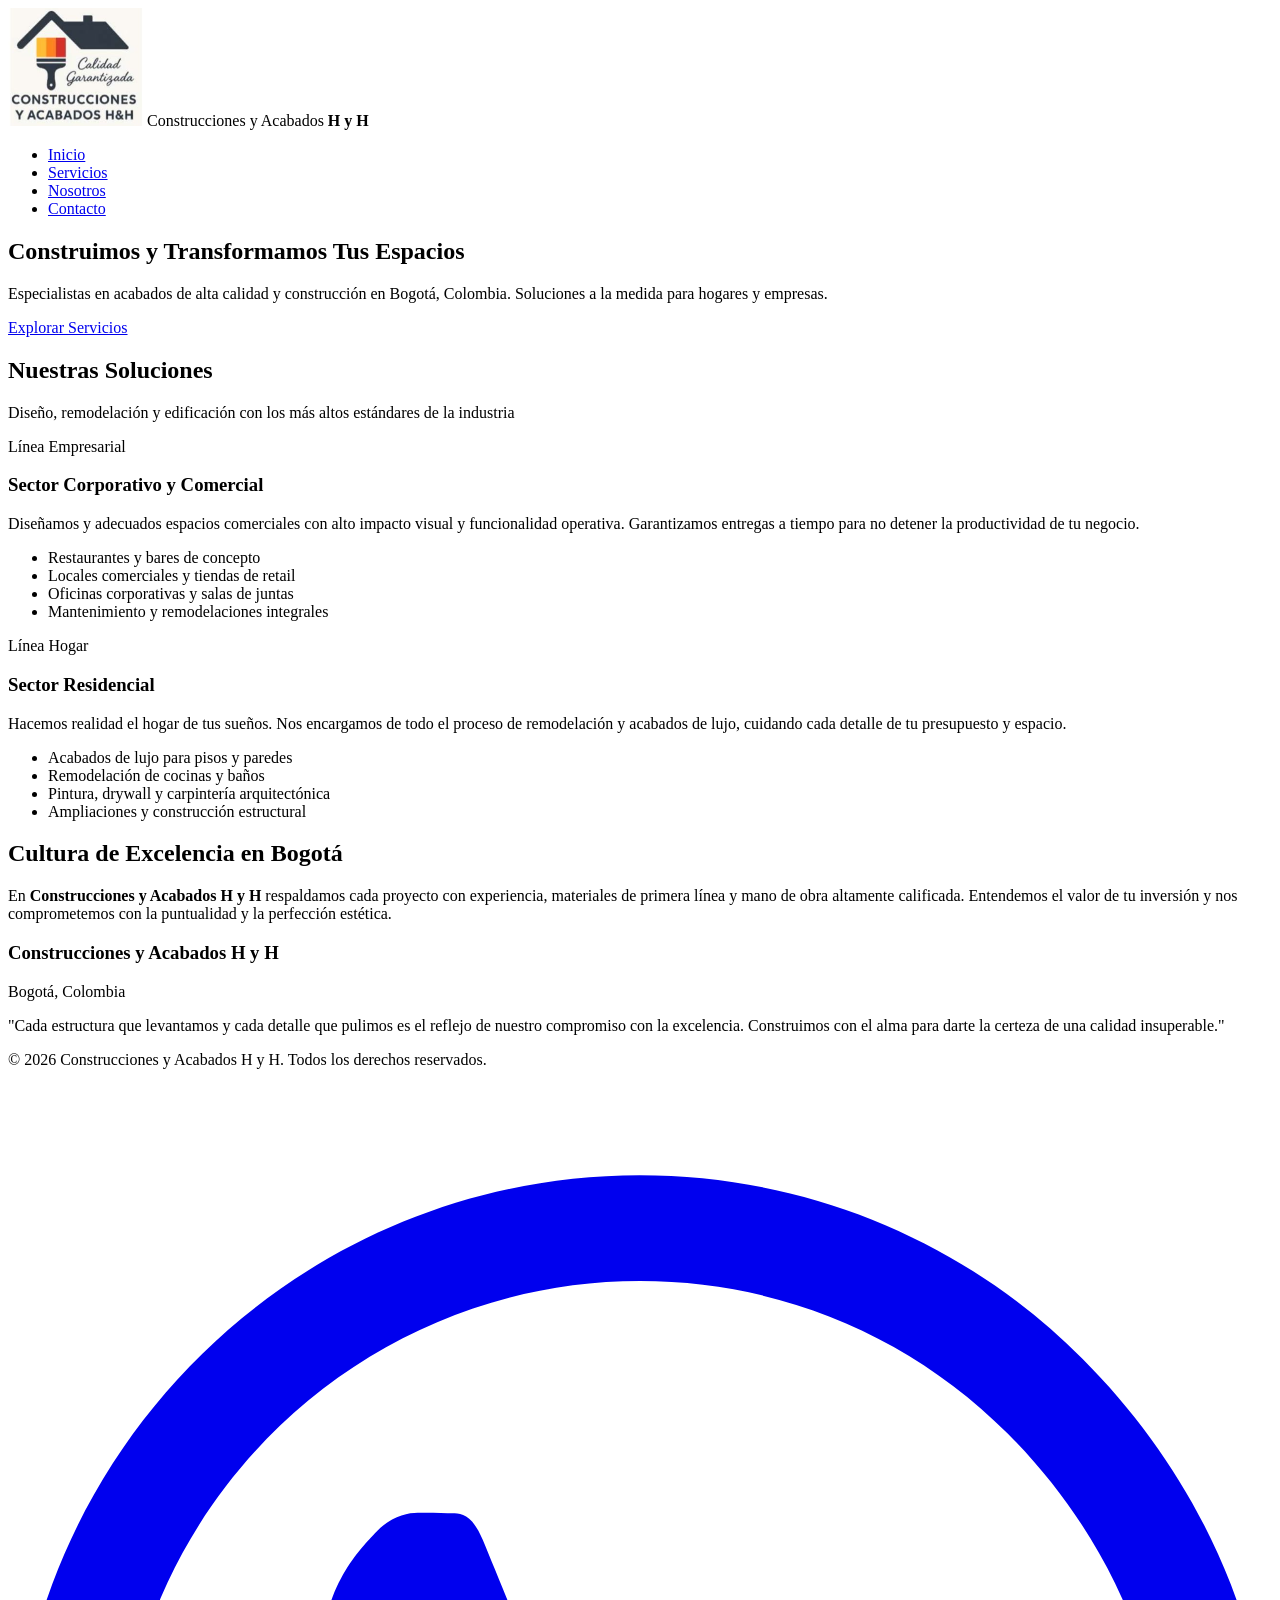
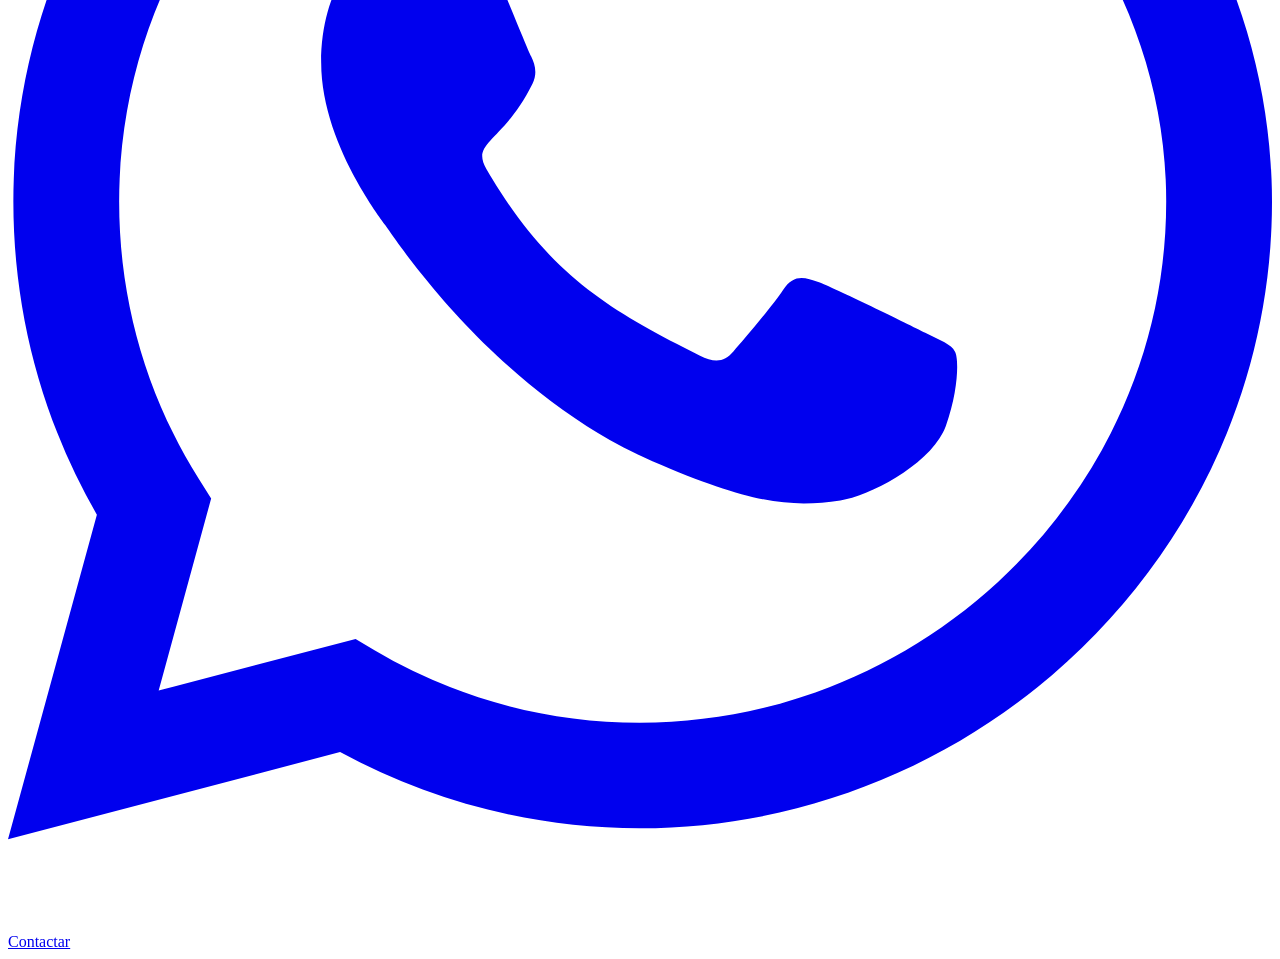
==== index.html @ 2a2d1211 "Add files via upload" ====
<!DOCTYPE html>
<html lang="es">
<head>
    <meta charset="UTF-8">
    <meta name="viewport" content="width=device-width, initial-scale=1.0">
    <title>Construcciones y Acabados H y H - Bogotá, Colombia</title>
    <link rel="stylesheet" href="style.css">
    <!-- Fuentes de Google Fonts para un diseño moderno -->
    <link rel="preconnect" href="https://fonts.googleapis.com">
    <link rel="preconnect" href="https://fonts.gstatic.com" crossorigin>
    <link href="https://fonts.googleapis.com/css2?family=Montserrat:wght@400;600;700;800&family=Open+Sans:wght@300;400;600&display=swap" rel="stylesheet">
</head>
<body>

    <!-- Encabezado / Navegación -->
    <header class="header">
        <div class="container navbar">
            <div class="logo-container">
                <!-- Espacio listo para cuando tengas el logo (reemplazar logo.png) -->
                <img src="logo.png" alt="Logo Construcciones y Acabados H y H" class="logo-img" id="logo-placeholder">
                <span class="brand-name">Construcciones y Acabados <strong>H y H</strong></span>
            </div>
            <nav>
                <ul class="nav-links">
                    <li><a href="#inicio">Inicio</a></li>
                    <li><a href="#servicios">Servicios</a></li>
                    <li><a href="#nosotros">Nosotros</a></li>
                    <li><a href="#contacto">Contacto</a></li>
                </ul>
            </nav>
        </div>
    </header>

    <!-- Sección Principal / Hero -->
    <section id="inicio" class="hero">
        <div class="hero-overlay"></div>
        <div class="container hero-content">
            <h1>Construimos y Transformamos Tus Espacios</h1>
            <p>Especialistas en acabados de alta calidad y construcción en Bogotá, Colombia. Soluciones a la medida para hogares y empresas.</p>
            <a href="#servicios" class="btn btn-primary">Explorar Servicios</a>
        </div>
    </section>

    <!-- Sección de Servicios (Dividida en Corporativo y Residencial) -->
    <section id="servicios" class="services-section container">
        <div class="section-title">
            <h2>Nuestras Soluciones</h2>
            <p>Diseño, remodelación y edificación con los más altos estándares de la industria</p>
        </div>

        <div class="grid-services">
            <!-- Bloque Corporativo -->
            <div class="card service-card corporativo">
                <div class="card-tag">Línea Empresarial</div>
                <div class="card-body">
                    <h3>Sector Corporativo y Comercial</h3>
                    <p class="description">Diseñamos y adecuados espacios comerciales con alto impacto visual y funcionalidad operativa. Garantizamos entregas a tiempo para no detener la productividad de tu negocio.</p>
                    <ul class="feature-list">
                        <li>Restaurantes y bares de concepto</li>
                        <li>Locales comerciales y tiendas de retail</li>
                        <li>Oficinas corporativas y salas de juntas</li>
                        <li>Mantenimiento y remodelaciones integrales</li>
                    </ul>
                </div>
            </div>

            <!-- Bloque Residencial -->
            <div class="card service-card residencial">
                <div class="card-tag">Línea Hogar</div>
                <div class="card-body">
                    <h3>Sector Residencial</h3>
                    <p class="description">Hacemos realidad el hogar de tus sueños. Nos encargamos de todo el proceso de remodelación y acabados de lujo, cuidando cada detalle de tu presupuesto y espacio.</p>
                    <ul class="feature-list">
                        <li>Acabados de lujo para pisos y paredes</li>
                        <li>Remodelación de cocinas y baños</li>
                        <li>Pintura, drywall y carpintería arquitectónica</li>
                        <li>Ampliaciones y construcción estructural</li>
                    </ul>
                </div>
            </div>
        </div>
    </section>

    <!-- Sección Nosotros / Por qué elegirnos -->
    <section id="nosotros" class="about-section">
        <div class="container">
            <div class="about-content">
                <h2>Cultura de Excelencia en Bogotá</h2>
                <p>En <strong>Construcciones y Acabados H y H</strong> respaldamos cada proyecto con experiencia, materiales de primera línea y mano de obra altamente calificada. Entendemos el valor de tu inversión y nos comprometemos con la puntualidad y la perfección estética.</p>
            </div>
        </div>
    </section>

    <!-- Pie de Página / Footer -->
    <footer id="contacto" class="footer">
        <div class="container footer-content">
            <div class="footer-brand">
                <h3>Construcciones y Acabados H y H</h3>
                <p>Bogotá, Colombia</p>
            </div>
            
            <!-- Frase motivacional y de compromiso -->
            <div class="footer-quote">
                <p class="quote-text">"Cada estructura que levantamos y cada detalle que pulimos es el reflejo de nuestro compromiso con la excelencia. Construimos con el alma para darte la certeza de una calidad insuperable."</p>
            </div>
            
            <div class="footer-bottom">
                <p>&copy; 2026 Construcciones y Acabados H y H. Todos los derechos reservados.</p>
            </div>
        </div>
    </footer>

    <!-- Botón Flotante de WhatsApp -->
    <a href="https://wa.me/573153564883?text=Hola,%20me%20interesa%20cotizar%20un%20proyecto%20de%20construcci%C3%B3n%20o%20acabados." class="whatsapp-btn" target="_blank" rel="noopener noreferrer" aria-label="Contactar por WhatsApp">
        <svg class="whatsapp-icon" xmlns="http://www.w3.org/2000/svg" viewBox="0 0 448 512">
            <path fill="currentColor" d="M380.9 97.1C339 55.1 283.2 32 223.9 32c-122.4 0-222 99.6-222 222 0 39.1 10.2 77.3 29.6 111L0 480l117.7-30.9c32.4 17.7 68.9 27 106.1 27h.1c122.3 0 224.1-99.6 224.1-222 0-59.3-25.2-115-67.1-157zm-157 341.6c-33.2 0-65.7-8.9-94-25.7l-6.7-4-69.8 18.3 18.6-68.1-4.4-7c-18.5-29.4-28.2-63.3-28.2-98.2 0-101.7 82.8-184.5 184.6-184.5 49.3 0 95.6 19.2 130.4 54.1 34.8 34.9 56.2 81.2 56.1 130.5 0 101.8-84.9 184.6-186.6 184.6zm101.2-138.2c-5.5-2.8-32.8-16.2-37.9-18-5.1-1.9-8.8-2.8-12.5 2.8-3.7 5.6-14.3 18-17.6 21.8-3.2 3.7-6.5 4.2-12 1.4-32.6-16.3-54-29.1-75.5-66-5.7-9.8 5.7-9.1 16.3-30.3 1.8-3.7.9-6.9-.5-9.7-1.4-2.8-12.5-30.1-17.1-41.2-4.5-10.8-9.1-9.3-12.5-9.5-3.2-.2-6.9-.2-10.6-.2-3.7 0-9.7 1.4-14.8 6.9-5.1 5.6-19.4 19-19.4 46.3 0 27.3 19.9 53.7 22.6 57.4 2.8 3.7 39.1 59.7 94.8 83.8 35.2 15.2 49 16.5 66.6 13.9 10.7-1.6 32.8-13.4 37.4-26.4 4.6-13 4.6-24.1 3.2-26.4-1.3-2.5-5-3.9-10.5-6.6z"/>
        </svg>
        <span class="whatsapp-text">Contactar</span>
    </a>

</body>
</html>
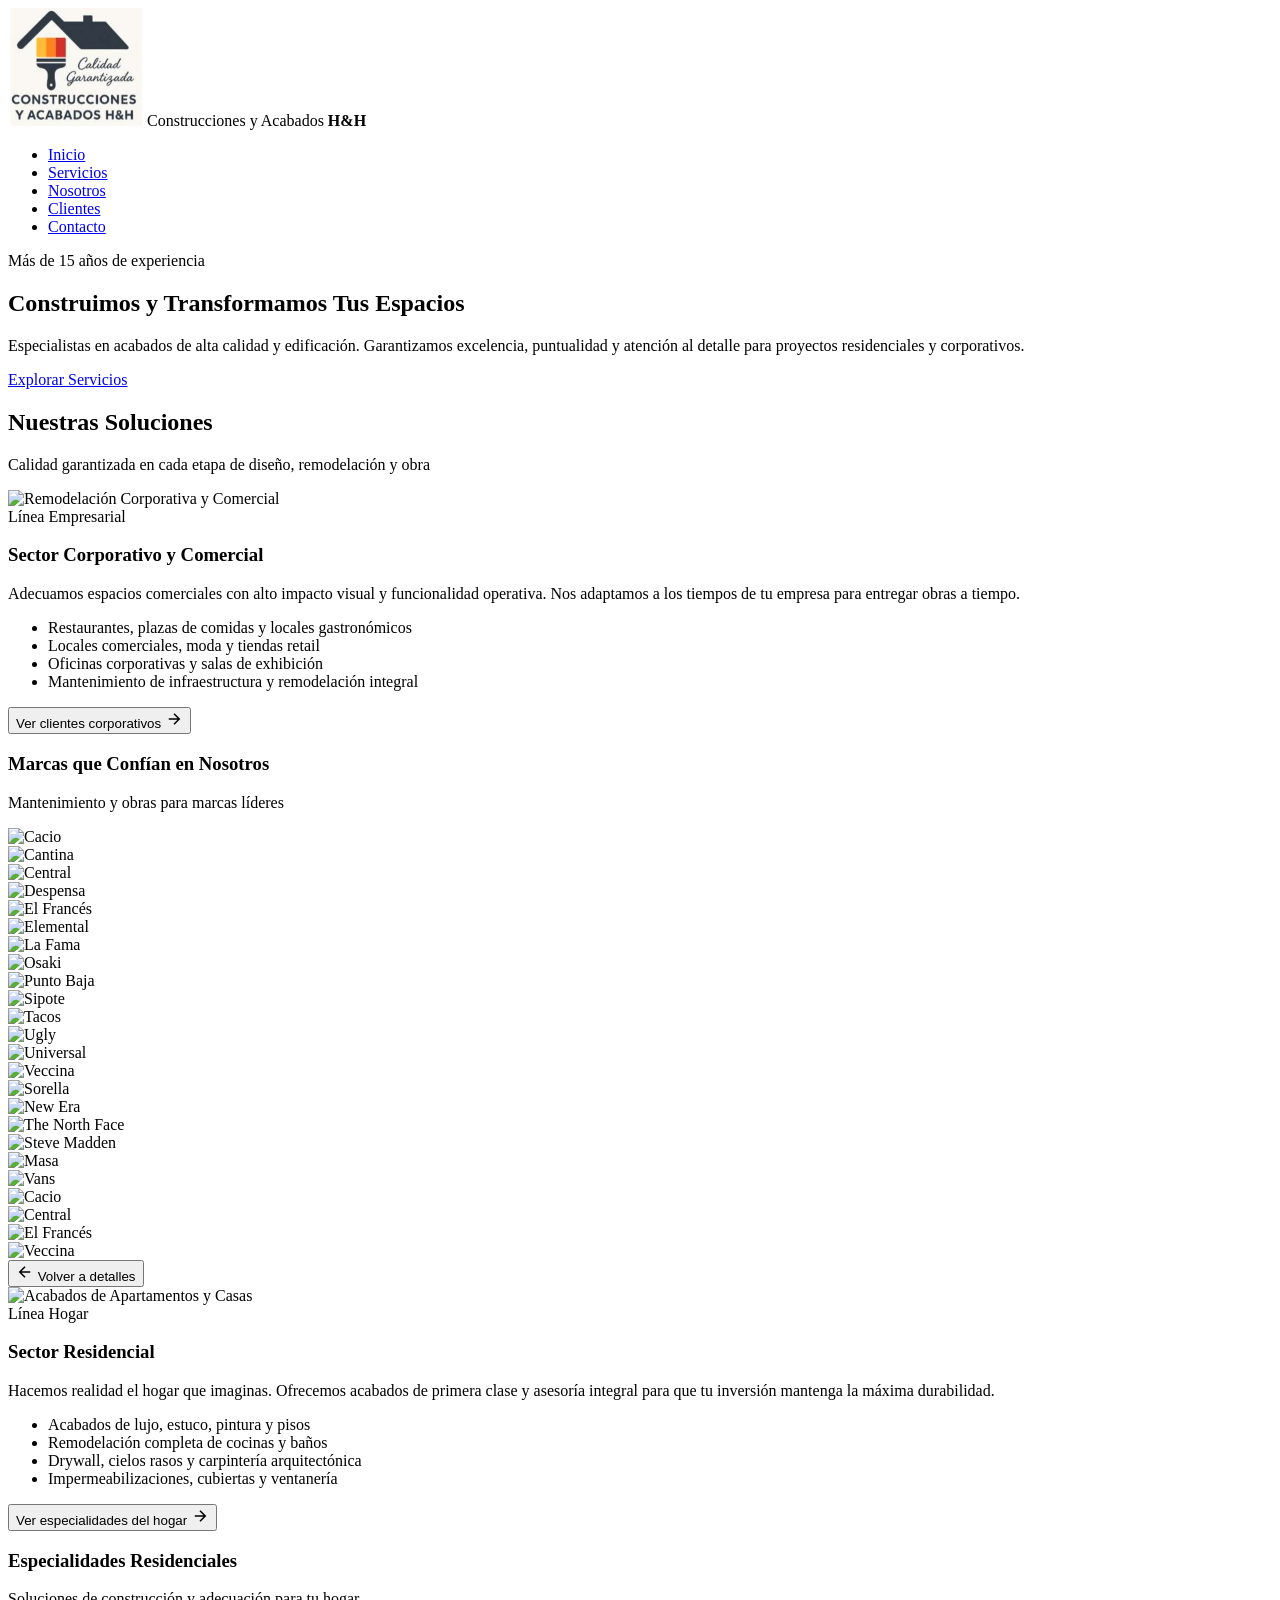
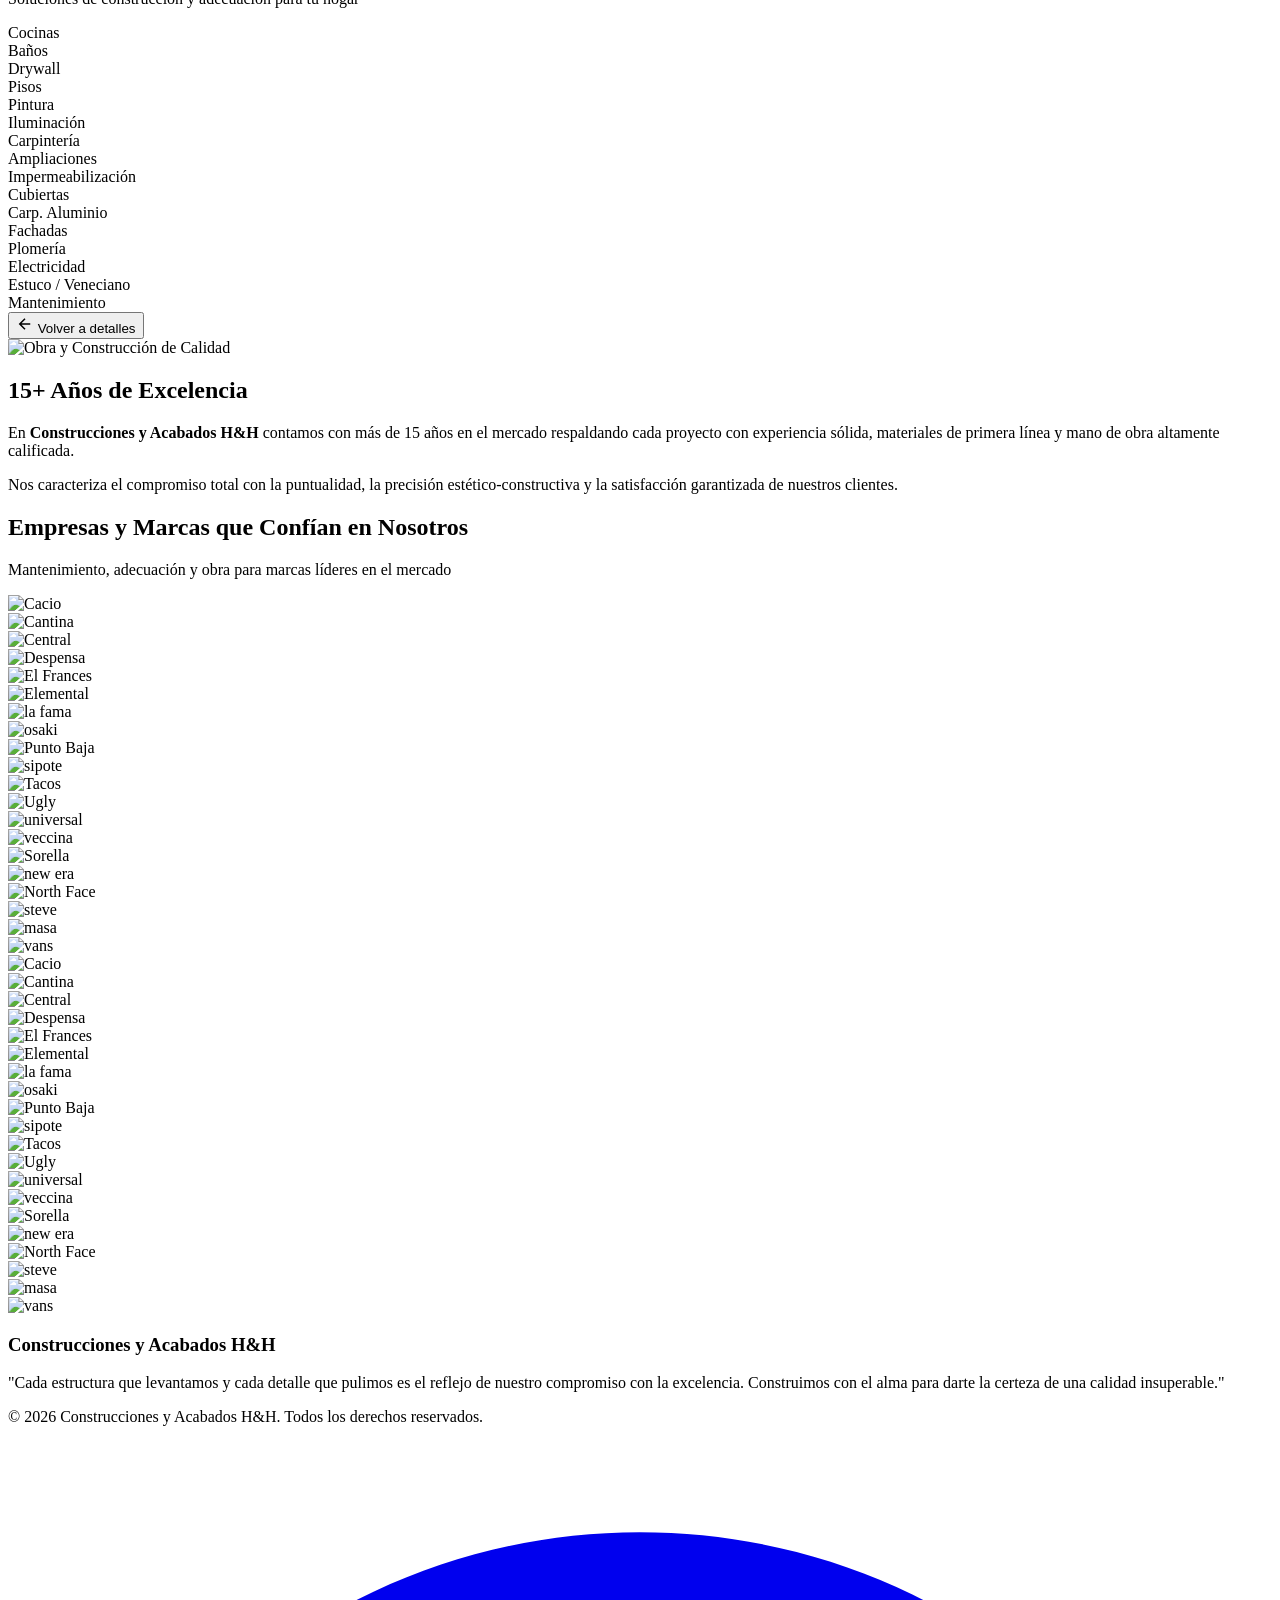
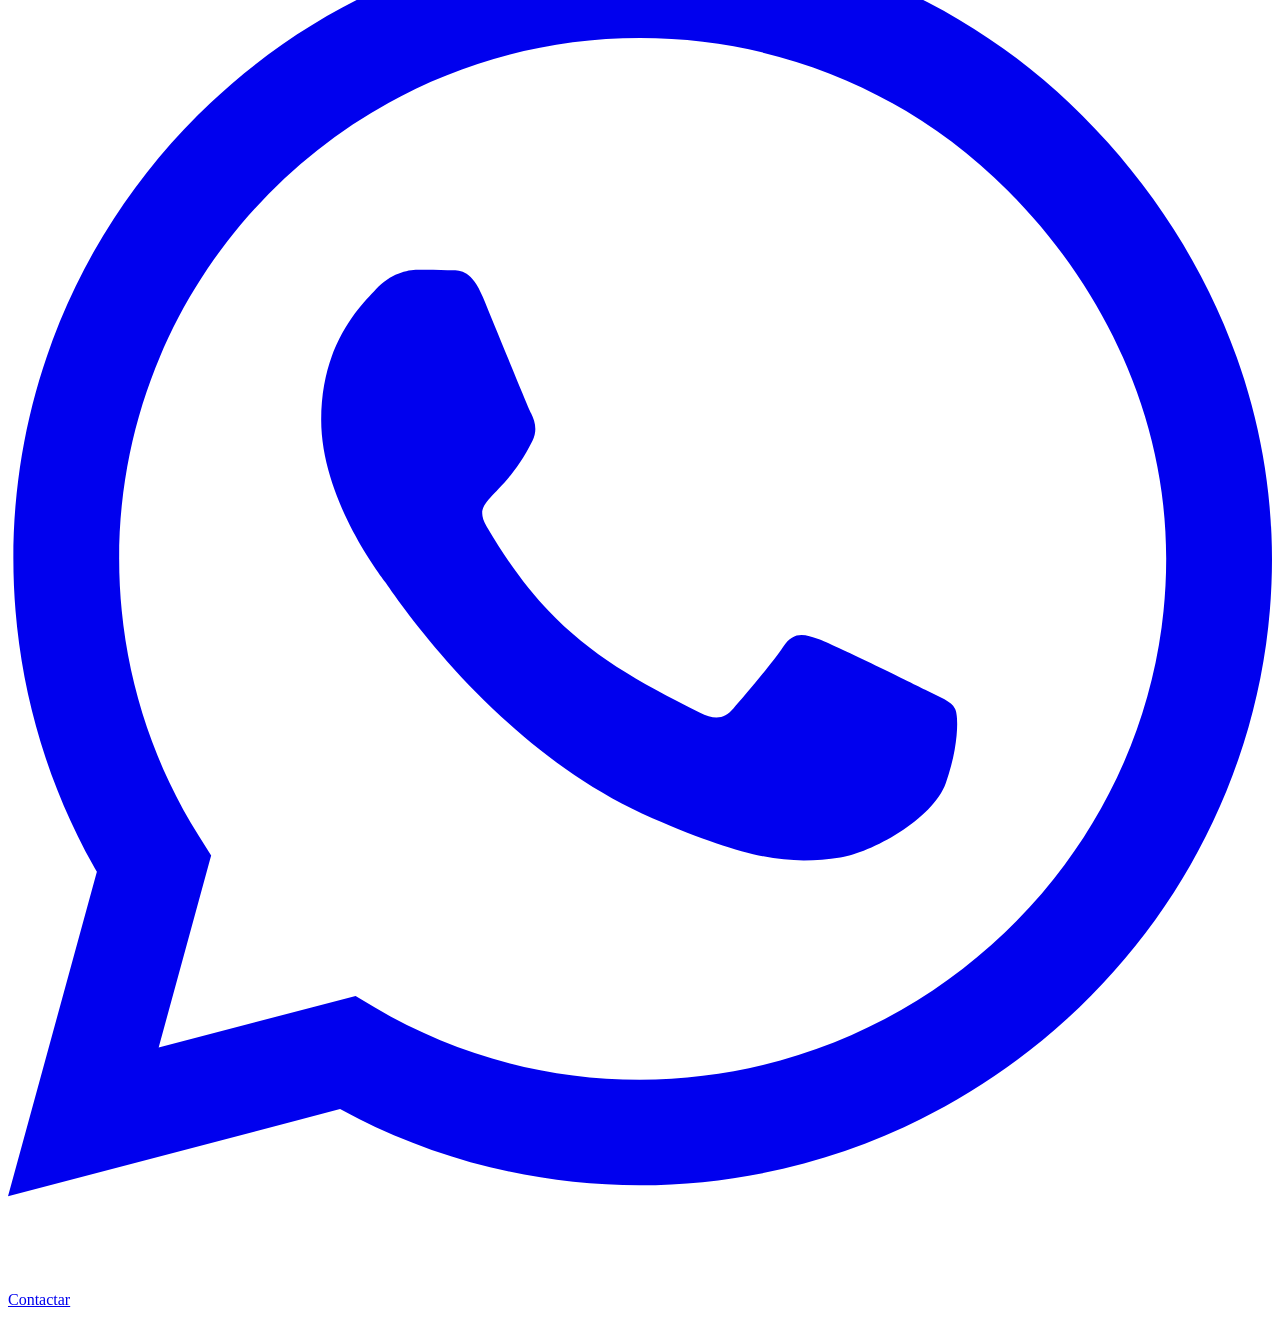
==== commit 208c7674: "Add files via upload" ====
--- a/index.html
+++ b/index.html
@@ -3,12 +3,13 @@
 <head>
     <meta charset="UTF-8">
     <meta name="viewport" content="width=device-width, initial-scale=1.0">
-    <title>Construcciones y Acabados H y H - Bogotá, Colombia</title>
-    <link rel="stylesheet" href="style.css">
-    <!-- Fuentes de Google Fonts para un diseño moderno -->
+    <title>Construcciones y Acabados H&H</title>
+    <!-- Google Fonts -->
     <link rel="preconnect" href="https://fonts.googleapis.com">
     <link rel="preconnect" href="https://fonts.gstatic.com" crossorigin>
-    <link href="https://fonts.googleapis.com/css2?family=Montserrat:wght@400;600;700;800&family=Open+Sans:wght@300;400;600&display=swap" rel="stylesheet">
+    <link href="https://fonts.googleapis.com/css2?family=Montserrat:wght@600;700;800&family=Open+Sans:wght@400;600&display=swap" rel="stylesheet">
+    <!-- Hoja de Estilos Externa -->
+    <link rel="stylesheet" href="style.css">
 </head>
 <body>
 
@@ -16,15 +17,15 @@
     <header class="header">
         <div class="container navbar">
             <div class="logo-container">
-                <!-- Espacio listo para cuando tengas el logo (reemplazar logo.png) -->
-                <img src="logo.png" alt="Logo Construcciones y Acabados H y H" class="logo-img" id="logo-placeholder">
-                <span class="brand-name">Construcciones y Acabados <strong>H y H</strong></span>
+                <img src="logo.png" alt="Construcciones y Acabados H&H" class="logo-img">
+                <span class="brand-name">Construcciones y Acabados <strong>H&H</strong></span>
             </div>
             <nav>
                 <ul class="nav-links">
                     <li><a href="#inicio">Inicio</a></li>
                     <li><a href="#servicios">Servicios</a></li>
                     <li><a href="#nosotros">Nosotros</a></li>
+                    <li><a href="#clientes">Clientes</a></li>
                     <li><a href="#contacto">Contacto</a></li>
                 </ul>
             </nav>
@@ -35,58 +36,282 @@
     <section id="inicio" class="hero">
         <div class="hero-overlay"></div>
         <div class="container hero-content">
+            <span class="badge-exp">Más de 15 años de experiencia</span>
             <h1>Construimos y Transformamos Tus Espacios</h1>
-            <p>Especialistas en acabados de alta calidad y construcción en Bogotá, Colombia. Soluciones a la medida para hogares y empresas.</p>
+            <p>Especialistas en acabados de alta calidad y edificación. Garantizamos excelencia, puntualidad y atención al detalle para proyectos residenciales y corporativos.</p>
             <a href="#servicios" class="btn btn-primary">Explorar Servicios</a>
         </div>
     </section>
 
-    <!-- Sección de Servicios (Dividida en Corporativo y Residencial) -->
+    <!-- Sección de Servicios -->
     <section id="servicios" class="services-section container">
         <div class="section-title">
             <h2>Nuestras Soluciones</h2>
-            <p>Diseño, remodelación y edificación con los más altos estándares de la industria</p>
+            <p>Calidad garantizada en cada etapa de diseño, remodelación y obra</p>
         </div>
 
         <div class="grid-services">
-            <!-- Bloque Corporativo -->
-            <div class="card service-card corporativo">
-                <div class="card-tag">Línea Empresarial</div>
-                <div class="card-body">
-                    <h3>Sector Corporativo y Comercial</h3>
-                    <p class="description">Diseñamos y adecuados espacios comerciales con alto impacto visual y funcionalidad operativa. Garantizamos entregas a tiempo para no detener la productividad de tu negocio.</p>
-                    <ul class="feature-list">
-                        <li>Restaurantes y bares de concepto</li>
-                        <li>Locales comerciales y tiendas de retail</li>
-                        <li>Oficinas corporativas y salas de juntas</li>
-                        <li>Mantenimiento y remodelaciones integrales</li>
-                    </ul>
+            
+            <!-- TARJETA 1: CORPORATIVO (Giro 3D + Tarjetas con fotos realistas) -->
+            <div class="flip-card" id="corpFlipCard">
+                <div class="flip-card-inner">
+                    
+                    <!-- FRENTE CORPORATIVO -->
+                    <div class="flip-card-front card service-card">
+                        <div class="card-image-wrapper">
+                            <img src="https://images.unsplash.com/photo-1555396273-367ea4eb4db5?auto=format&fit=crop&w=800&q=80" alt="Remodelación Corporativa y Comercial" class="card-img">
+                            <div class="card-tag tag-corporativo">Línea Empresarial</div>
+                        </div>
+                        <div class="card-body">
+                            <h3>Sector Corporativo y Comercial</h3>
+                            <p class="description">Adecuamos espacios comerciales con alto impacto visual y funcionalidad operativa. Nos adaptamos a los tiempos de tu empresa para entregar obras a tiempo.</p>
+                            <ul class="feature-list">
+                                <li>Restaurantes, plazas de comidas y locales gastronómicos</li>
+                                <li>Locales comerciales, moda y tiendas retail</li>
+                                <li>Oficinas corporativas y salas de exhibición</li>
+                                <li>Mantenimiento de infraestructura y remodelación integral</li>
+                            </ul>
+                            <div class="card-action-wrapper">
+                                <button type="button" class="btn-flip-trigger" id="btnCorpToBack">
+                                    <span>Ver clientes corporativos</span>
+                                    <svg width="18" height="18" viewBox="0 0 24 24" fill="none" stroke="currentColor" stroke-width="2"><path d="M5 12h14M12 5l7 7-7 7"/></svg>
+                                </button>
+                            </div>
+                        </div>
+                    </div>
+
+                    <!-- REVERSO CORPORATIVO -->
+                    <div class="flip-card-back corp-bg">
+                        <div class="glass-overlay">
+                            <div class="back-header">
+                                <h3>Marcas que Confían en Nosotros</h3>
+                                <p class="back-subtitle">Mantenimiento y obras para marcas líderes</p>
+                            </div>
+                            
+                            <!-- Rotador de Clientes Corporativos (Fotos Realistas de Fondo + Logo) -->
+                            <div class="rotator-container" id="corpRotator">
+                                
+                                <!-- GRUPO 1 DE CLIENTES -->
+                                <div class="rotator-group active">
+                                    <div class="mini-logos-grid">
+                                        <div class="mini-logo-card client-cacio"><img src="Logos clientes/Cacio.png" alt="Cacio"></div>
+                                        <div class="mini-logo-card client-cantina"><img src="Logos clientes/Cantina.png" alt="Cantina"></div>
+                                        <div class="mini-logo-card client-central"><img src="Logos clientes/Central.png" alt="Central"></div>
+                                        <div class="mini-logo-card client-despensa"><img src="Logos clientes/Despensa.png" alt="Despensa"></div>
+                                        <div class="mini-logo-card client-frances"><img src="Logos clientes/El Frances.png" alt="El Francés"></div>
+                                        <div class="mini-logo-card client-elemental"><img src="Logos clientes/Elemental.png" alt="Elemental"></div>
+                                        <div class="mini-logo-card client-lafama"><img src="Logos clientes/la fama.png" alt="La Fama"></div>
+                                        <div class="mini-logo-card client-osaki"><img src="Logos clientes/osaki.png" alt="Osaki"></div>
+                                    </div>
+                                </div>
+
+                                <!-- GRUPO 2 DE CLIENTES -->
+                                <div class="rotator-group">
+                                    <div class="mini-logos-grid">
+                                        <div class="mini-logo-card client-puntobaja"><img src="Logos clientes/Punto Baja.png" alt="Punto Baja"></div>
+                                        <div class="mini-logo-card client-sipote"><img src="Logos clientes/sipote.png" alt="Sipote"></div>
+                                        <div class="mini-logo-card client-tacos"><img src="Logos clientes/Tacos.png" alt="Tacos"></div>
+                                        <div class="mini-logo-card client-ugly"><img src="Logos clientes/Ugly.png" alt="Ugly"></div>
+                                        <div class="mini-logo-card client-universal"><img src="Logos clientes/universal.png" alt="Universal"></div>
+                                        <div class="mini-logo-card client-veccina"><img src="Logos clientes/veccina.png" alt="Veccina"></div>
+                                        <div class="mini-logo-card client-sorella"><img src="Logos clientes/Sorella.png" alt="Sorella"></div>
+                                        <div class="mini-logo-card client-newera"><img src="Logos clientes/new era.png" alt="New Era"></div>
+                                    </div>
+                                </div>
+
+                                <!-- GRUPO 3 DE CLIENTES -->
+                                <div class="rotator-group">
+                                    <div class="mini-logos-grid">
+                                        <div class="mini-logo-card client-northface"><img src="Logos clientes/North Face.png" alt="The North Face"></div>
+                                        <div class="mini-logo-card client-steve"><img src="Logos clientes/steve.png" alt="Steve Madden"></div>
+                                        <div class="mini-logo-card client-masa"><img src="Logos clientes/masa.png" alt="Masa"></div>
+                                        <div class="mini-logo-card client-vans"><img src="Logos clientes/vans.png" alt="Vans"></div>
+                                        <div class="mini-logo-card client-cacio"><img src="Logos clientes/Cacio.png" alt="Cacio"></div>
+                                        <div class="mini-logo-card client-central"><img src="Logos clientes/Central.png" alt="Central"></div>
+                                        <div class="mini-logo-card client-frances"><img src="Logos clientes/El Frances.png" alt="El Francés"></div>
+                                        <div class="mini-logo-card client-veccina"><img src="Logos clientes/veccina.png" alt="Veccina"></div>
+                                    </div>
+                                </div>
+
+                            </div>
+
+                            <!-- Puntos indicadores -->
+                            <div class="rotator-dots" id="corpDots">
+                                <span class="dot active"></span>
+                                <span class="dot"></span>
+                                <span class="dot"></span>
+                            </div>
+
+                            <div class="back-actions">
+                                <button type="button" class="btn-flip-trigger btn-secondary" id="btnCorpToFront">
+                                    <svg width="18" height="18" viewBox="0 0 24 24" fill="none" stroke="currentColor" stroke-width="2"><path d="M19 12H5M12 19l-7-7 7-7"/></svg>
+                                    <span>Volver a detalles</span>
+                                </button>
+                            </div>
+                        </div>
+                    </div>
+
                 </div>
             </div>
 
-            <!-- Bloque Residencial -->
-            <div class="card service-card residencial">
-                <div class="card-tag">Línea Hogar</div>
-                <div class="card-body">
-                    <h3>Sector Residencial</h3>
-                    <p class="description">Hacemos realidad el hogar de tus sueños. Nos encargamos de todo el proceso de remodelación y acabados de lujo, cuidando cada detalle de tu presupuesto y espacio.</p>
-                    <ul class="feature-list">
-                        <li>Acabados de lujo para pisos y paredes</li>
-                        <li>Remodelación de cocinas y baños</li>
-                        <li>Pintura, drywall y carpintería arquitectónica</li>
-                        <li>Ampliaciones y construcción estructural</li>
-                    </ul>
+            <!-- TARJETA 2: RESIDENCIAL (Giro 3D + Especialidades con fotos realistas) -->
+            <div class="flip-card" id="resFlipCard">
+                <div class="flip-card-inner">
+                    
+                    <!-- FRENTE RESIDENCIAL -->
+                    <div class="flip-card-front card service-card">
+                        <div class="card-image-wrapper">
+                            <img src="https://images.unsplash.com/photo-1600585154340-be6161a56a0c?auto=format&fit=crop&w=800&q=80" alt="Acabados de Apartamentos y Casas" class="card-img">
+                            <div class="card-tag tag-residencial">Línea Hogar</div>
+                        </div>
+                        <div class="card-body">
+                            <h3>Sector Residencial</h3>
+                            <p class="description">Hacemos realidad el hogar que imaginas. Ofrecemos acabados de primera clase y asesoría integral para que tu inversión mantenga la máxima durabilidad.</p>
+                            <ul class="feature-list">
+                                <li>Acabados de lujo, estuco, pintura y pisos</li>
+                                <li>Remodelación completa de cocinas y baños</li>
+                                <li>Drywall, cielos rasos y carpintería arquitectónica</li>
+                                <li>Impermeabilizaciones, cubiertas y ventanería</li>
+                            </ul>
+                            <div class="card-action-wrapper">
+                                <button type="button" class="btn-flip-trigger btn-orange-trigger" id="btnResToBack">
+                                    <span>Ver especialidades del hogar</span>
+                                    <svg width="18" height="18" viewBox="0 0 24 24" fill="none" stroke="currentColor" stroke-width="2"><path d="M5 12h14M12 5l7 7-7 7"/></svg>
+                                </button>
+                            </div>
+                        </div>
+                    </div>
+
+                    <!-- REVERSO RESIDENCIAL -->
+                    <div class="flip-card-back res-bg">
+                        <div class="glass-overlay">
+                            <div class="back-header">
+                                <h3>Especialidades Residenciales</h3>
+                                <p class="back-subtitle">Soluciones de construcción y adecuación para tu hogar</p>
+                            </div>
+                            
+                            <!-- Rotador de Temas (Fotos Realistas) -->
+                            <div class="rotator-container" id="resRotator">
+                                
+                                <!-- PÁGINA 1 DE ESPECIALIDADES -->
+                                <div class="rotator-group active">
+                                    <div class="mini-services-grid">
+                                        <div class="topic-card topic-cocinas"><span>Cocinas</span></div>
+                                        <div class="topic-card topic-banos"><span>Baños</span></div>
+                                        <div class="topic-card topic-drywall"><span>Drywall</span></div>
+                                        <div class="topic-card topic-pisos"><span>Pisos</span></div>
+                                        <div class="topic-card topic-pintura"><span>Pintura</span></div>
+                                        <div class="topic-card topic-iluminacion"><span>Iluminación</span></div>
+                                        <div class="topic-card topic-carpinteria"><span>Carpintería</span></div>
+                                        <div class="topic-card topic-ampliaciones"><span>Ampliaciones</span></div>
+                                    </div>
+                                </div>
+
+                                <!-- PÁGINA 2 DE ESPECIALIDADES -->
+                                <div class="rotator-group">
+                                    <div class="mini-services-grid">
+                                        <div class="topic-card topic-impermeabilizacion"><span>Impermeabilización</span></div>
+                                        <div class="topic-card topic-cubiertas"><span>Cubiertas</span></div>
+                                        <div class="topic-card topic-aluminio"><span>Carp. Aluminio</span></div>
+                                        <div class="topic-card topic-fachadas"><span>Fachadas</span></div>
+                                        <div class="topic-card topic-plomeria"><span>Plomería</span></div>
+                                        <div class="topic-card topic-electricidad"><span>Electricidad</span></div>
+                                        <div class="topic-card topic-estuco"><span>Estuco / Veneciano</span></div>
+                                        <div class="topic-card topic-mantenimiento"><span>Mantenimiento</span></div>
+                                    </div>
+                                </div>
+
+                            </div>
+
+                            <!-- Puntos indicadores -->
+                            <div class="rotator-dots" id="resDots">
+                                <span class="dot active"></span>
+                                <span class="dot"></span>
+                            </div>
+
+                            <div class="back-actions">
+                                <button type="button" class="btn-flip-trigger btn-secondary" id="btnResToFront">
+                                    <svg width="18" height="18" viewBox="0 0 24 24" fill="none" stroke="currentColor" stroke-width="2"><path d="M19 12H5M12 19l-7-7 7-7"/></svg>
+                                    <span>Volver a detalles</span>
+                                </button>
+                            </div>
+                        </div>
+                    </div>
+
                 </div>
             </div>
+
         </div>
     </section>
 
-    <!-- Sección Nosotros / Por qué elegirnos -->
+    <!-- Sección Nosotros -->
     <section id="nosotros" class="about-section">
+        <div class="container about-container">
+            <div class="about-image-wrapper">
+                <img src="https://images.unsplash.com/photo-1504307651254-35680f356dfd?auto=format&fit=crop&w=1000&q=80" alt="Obra y Construcción de Calidad" class="about-img">
+            </div>
+            <div class="about-content">
+                <h2>15+ Años de Excelencia</h2>
+                <p>En <strong>Construcciones y Acabados H&H</strong> contamos con más de 15 años en el mercado respaldando cada proyecto con experiencia sólida, materiales de primera línea y mano de obra altamente calificada.</p>
+                <p>Nos caracteriza el compromiso total con la puntualidad, la precisión estético-constructiva y la satisfacción garantizada de nuestros clientes.</p>
+            </div>
+        </div>
+    </section>
+
+    <!-- Sección de Clientes / Carrusel Infinito (CORREGIDO Y OPTIMIZADO) -->
+    <section id="clientes" class="clients-section">
         <div class="container">
-            <div class="about-content">
-                <h2>Cultura de Excelencia en Bogotá</h2>
-                <p>En <strong>Construcciones y Acabados H y H</strong> respaldamos cada proyecto con experiencia, materiales de primera línea y mano de obra altamente calificada. Entendemos el valor de tu inversión y nos comprometemos con la puntualidad y la perfección estética.</p>
+            <div class="section-title">
+                <h2>Empresas y Marcas que Confían en Nosotros</h2>
+                <p>Mantenimiento, adecuación y obra para marcas líderes en el mercado</p>
+            </div>
+        </div>
+
+        <div class="slider-track-container">
+            <div class="slider-track">
+                <!-- Bloque 1 de Logos -->
+                <div class="client-logo"><img src="Logos clientes/Cacio.png" alt="Cacio" class="logo-img-brand"></div>
+                <div class="client-logo"><img src="Logos clientes/Cantina.png" alt="Cantina" class="logo-img-brand"></div>
+                <div class="client-logo"><img src="Logos clientes/Central.png" alt="Central" class="logo-img-brand"></div>
+                <div class="client-logo"><img src="Logos clientes/Despensa.png" alt="Despensa" class="logo-img-brand"></div>
+                <div class="client-logo"><img src="Logos clientes/El Frances.png" alt="El Frances" class="logo-img-brand"></div>
+                <div class="client-logo"><img src="Logos clientes/Elemental.png" alt="Elemental" class="logo-img-brand"></div>
+                <div class="client-logo"><img src="Logos clientes/la fama.png" alt="la fama" class="logo-img-brand"></div>
+                <div class="client-logo"><img src="Logos clientes/osaki.png" alt="osaki" class="logo-img-brand"></div>
+                <div class="client-logo"><img src="Logos clientes/Punto Baja.png" alt="Punto Baja" class="logo-img-brand"></div>
+                <div class="client-logo"><img src="Logos clientes/sipote.png" alt="sipote" class="logo-img-brand"></div>
+                <div class="client-logo"><img src="Logos clientes/Tacos.png" alt="Tacos" class="logo-img-brand"></div>
+                <div class="client-logo"><img src="Logos clientes/Ugly.png" alt="Ugly" class="logo-img-brand"></div>
+                <div class="client-logo"><img src="Logos clientes/universal.png" alt="universal" class="logo-img-brand"></div>
+                <div class="client-logo"><img src="Logos clientes/veccina.png" alt="veccina" class="logo-img-brand"></div>
+                <div class="client-logo"><img src="Logos clientes/Sorella.png" alt="Sorella" class="logo-img-brand"></div>
+                <div class="client-logo"><img src="Logos clientes/new era.png" alt="new era" class="logo-img-brand"></div>
+                <div class="client-logo"><img src="Logos clientes/North Face.png" alt="North Face" class="logo-img-brand"></div>
+                <div class="client-logo"><img src="Logos clientes/steve.png" alt="steve" class="logo-img-brand"></div>
+                <div class="client-logo"><img src="Logos clientes/masa.png" alt="masa" class="logo-img-brand"></div>
+                <div class="client-logo"><img src="Logos clientes/vans.png" alt="vans" class="logo-img-brand"></div>
+
+                <!-- Bloque 2 (Duplicado exacto para efecto infinito perfecto) -->
+                <div class="client-logo"><img src="Logos clientes/Cacio.png" alt="Cacio" class="logo-img-brand"></div>
+                <div class="client-logo"><img src="Logos clientes/Cantina.png" alt="Cantina" class="logo-img-brand"></div>
+                <div class="client-logo"><img src="Logos clientes/Central.png" alt="Central" class="logo-img-brand"></div>
+                <div class="client-logo"><img src="Logos clientes/Despensa.png" alt="Despensa" class="logo-img-brand"></div>
+                <div class="client-logo"><img src="Logos clientes/El Frances.png" alt="El Frances" class="logo-img-brand"></div>
+                <div class="client-logo"><img src="Logos clientes/Elemental.png" alt="Elemental" class="logo-img-brand"></div>
+                <div class="client-logo"><img src="Logos clientes/la fama.png" alt="la fama" class="logo-img-brand"></div>
+                <div class="client-logo"><img src="Logos clientes/osaki.png" alt="osaki" class="logo-img-brand"></div>
+                <div class="client-logo"><img src="Logos clientes/Punto Baja.png" alt="Punto Baja" class="logo-img-brand"></div>
+                <div class="client-logo"><img src="Logos clientes/sipote.png" alt="sipote" class="logo-img-brand"></div>
+                <div class="client-logo"><img src="Logos clientes/Tacos.png" alt="Tacos" class="logo-img-brand"></div>
+                <div class="client-logo"><img src="Logos clientes/Ugly.png" alt="Ugly" class="logo-img-brand"></div>
+                <div class="client-logo"><img src="Logos clientes/universal.png" alt="universal" class="logo-img-brand"></div>
+                <div class="client-logo"><img src="Logos clientes/veccina.png" alt="veccina" class="logo-img-brand"></div>
+                <div class="client-logo"><img src="Logos clientes/Sorella.png" alt="Sorella" class="logo-img-brand"></div>
+                <div class="client-logo"><img src="Logos clientes/new era.png" alt="new era" class="logo-img-brand"></div>
+                <div class="client-logo"><img src="Logos clientes/North Face.png" alt="North Face" class="logo-img-brand"></div>
+                <div class="client-logo"><img src="Logos clientes/steve.png" alt="steve" class="logo-img-brand"></div>
+                <div class="client-logo"><img src="Logos clientes/masa.png" alt="masa" class="logo-img-brand"></div>
+                <div class="client-logo"><img src="Logos clientes/vans.png" alt="vans" class="logo-img-brand"></div>
             </div>
         </div>
     </section>
@@ -95,17 +320,15 @@
     <footer id="contacto" class="footer">
         <div class="container footer-content">
             <div class="footer-brand">
-                <h3>Construcciones y Acabados H y H</h3>
-                <p>Bogotá, Colombia</p>
+                <h3>Construcciones y Acabados H&H</h3>
             </div>
             
-            <!-- Frase motivacional y de compromiso -->
             <div class="footer-quote">
                 <p class="quote-text">"Cada estructura que levantamos y cada detalle que pulimos es el reflejo de nuestro compromiso con la excelencia. Construimos con el alma para darte la certeza de una calidad insuperable."</p>
             </div>
             
             <div class="footer-bottom">
-                <p>&copy; 2026 Construcciones y Acabados H y H. Todos los derechos reservados.</p>
+                <p>&copy; 2026 Construcciones y Acabados H&H. Todos los derechos reservados.</p>
             </div>
         </div>
     </footer>
@@ -118,5 +341,39 @@
         <span class="whatsapp-text">Contactar</span>
     </a>
 
+    <!-- Lógica en JavaScript -->
+    <script>
+        // Giro 3D - Tarjeta Corporativa
+        const corpCard = document.getElementById('corpFlipCard');
+        document.getElementById('btnCorpToBack').addEventListener('click', () => corpCard.classList.add('is-flipped'));
+        document.getElementById('btnCorpToFront').addEventListener('click', () => corpCard.classList.remove('is-flipped'));
+
+        // Giro 3D - Tarjeta Residencial
+        const resCard = document.getElementById('resFlipCard');
+        document.getElementById('btnResToBack').addEventListener('click', () => resCard.classList.add('is-flipped'));
+        document.getElementById('btnResToFront').addEventListener('click', () => resCard.classList.remove('is-flipped'));
+
+        // Rotación de sub-páginas cada 5 segundos
+        function startRotator(containerId, dotsId) {
+            const container = document.getElementById(containerId);
+            const groups = container.querySelectorAll('.rotator-group');
+            const dots = document.querySelectorAll(`#${dotsId} .dot`);
+            let currentIndex = 0;
+
+            setInterval(() => {
+                groups[currentIndex].classList.remove('active');
+                if (dots[currentIndex]) dots[currentIndex].classList.remove('active');
+
+                currentIndex = (currentIndex + 1) % groups.length;
+
+                groups[currentIndex].classList.add('active');
+                if (dots[currentIndex]) dots[currentIndex].classList.add('active');
+            }, 5000);
+        }
+
+        startRotator('corpRotator', 'corpDots');
+        startRotator('resRotator', 'resDots');
+    </script>
+
 </body>
 </html>
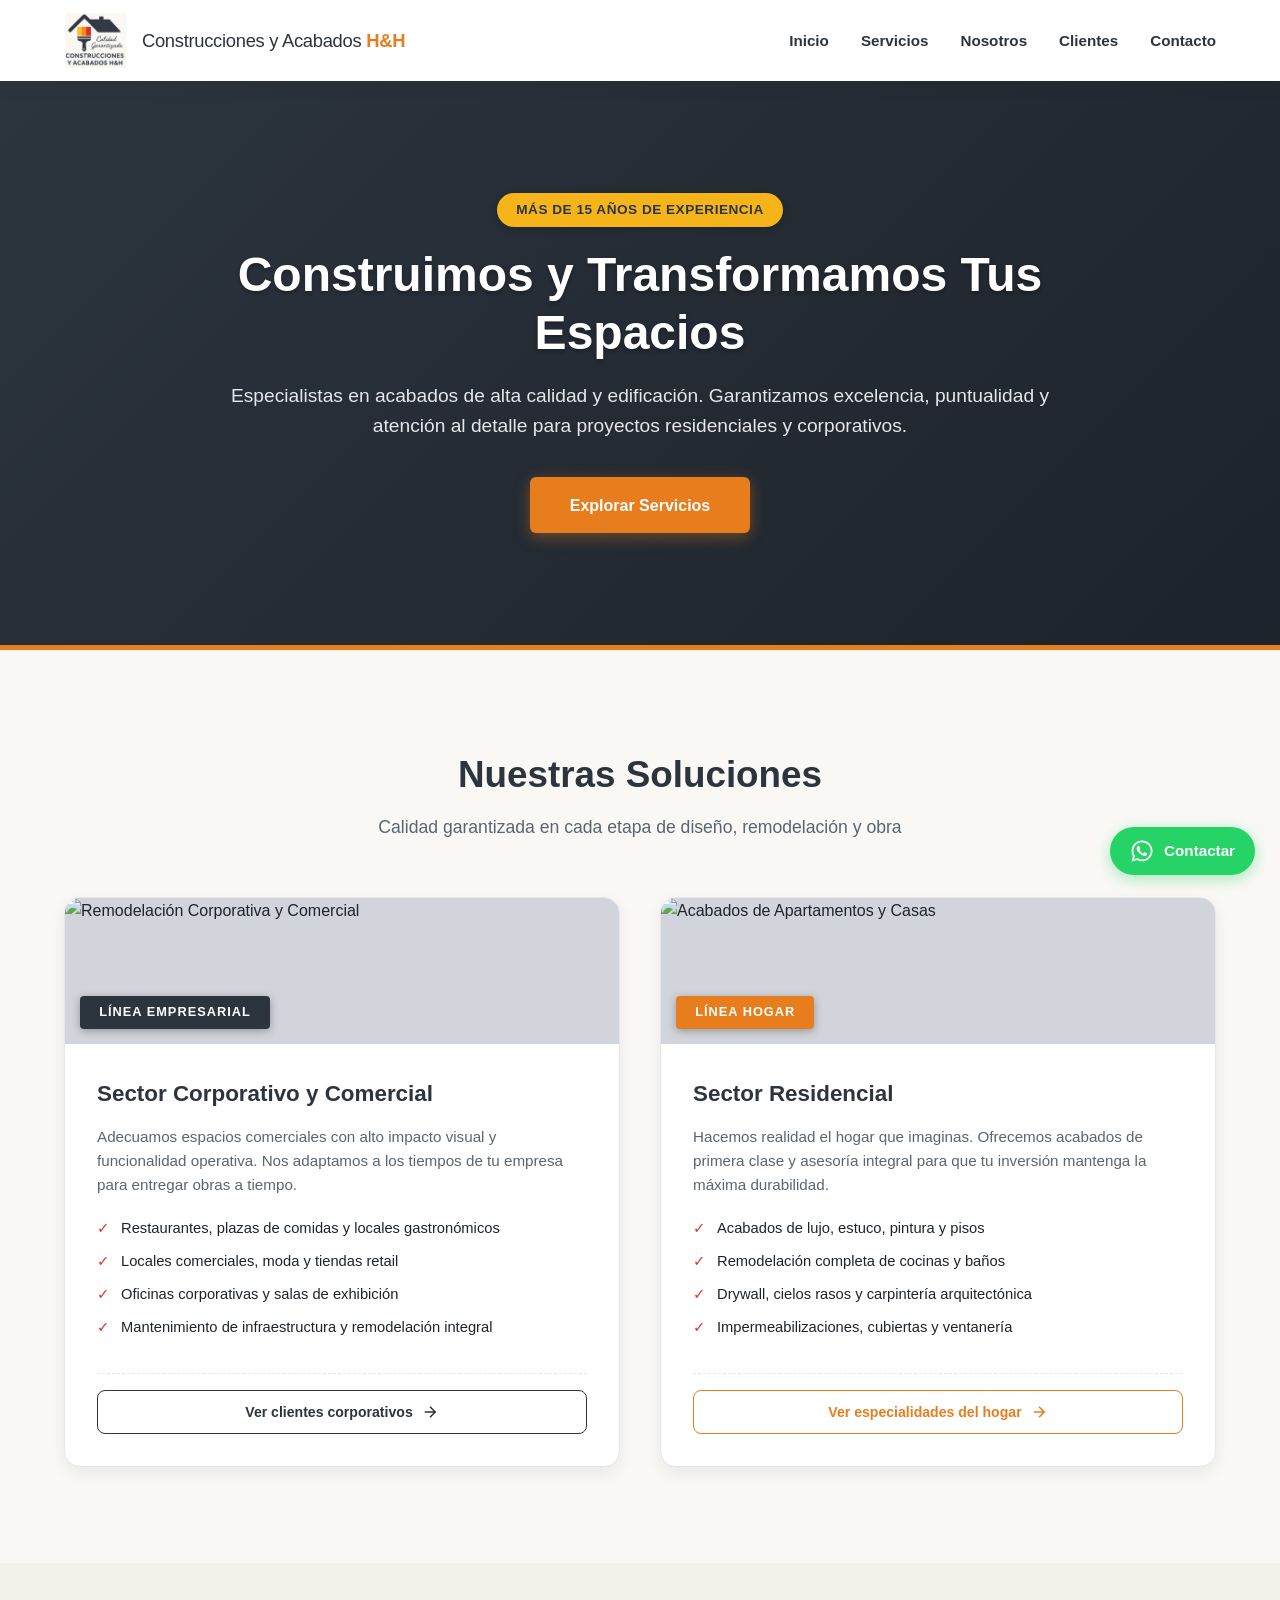
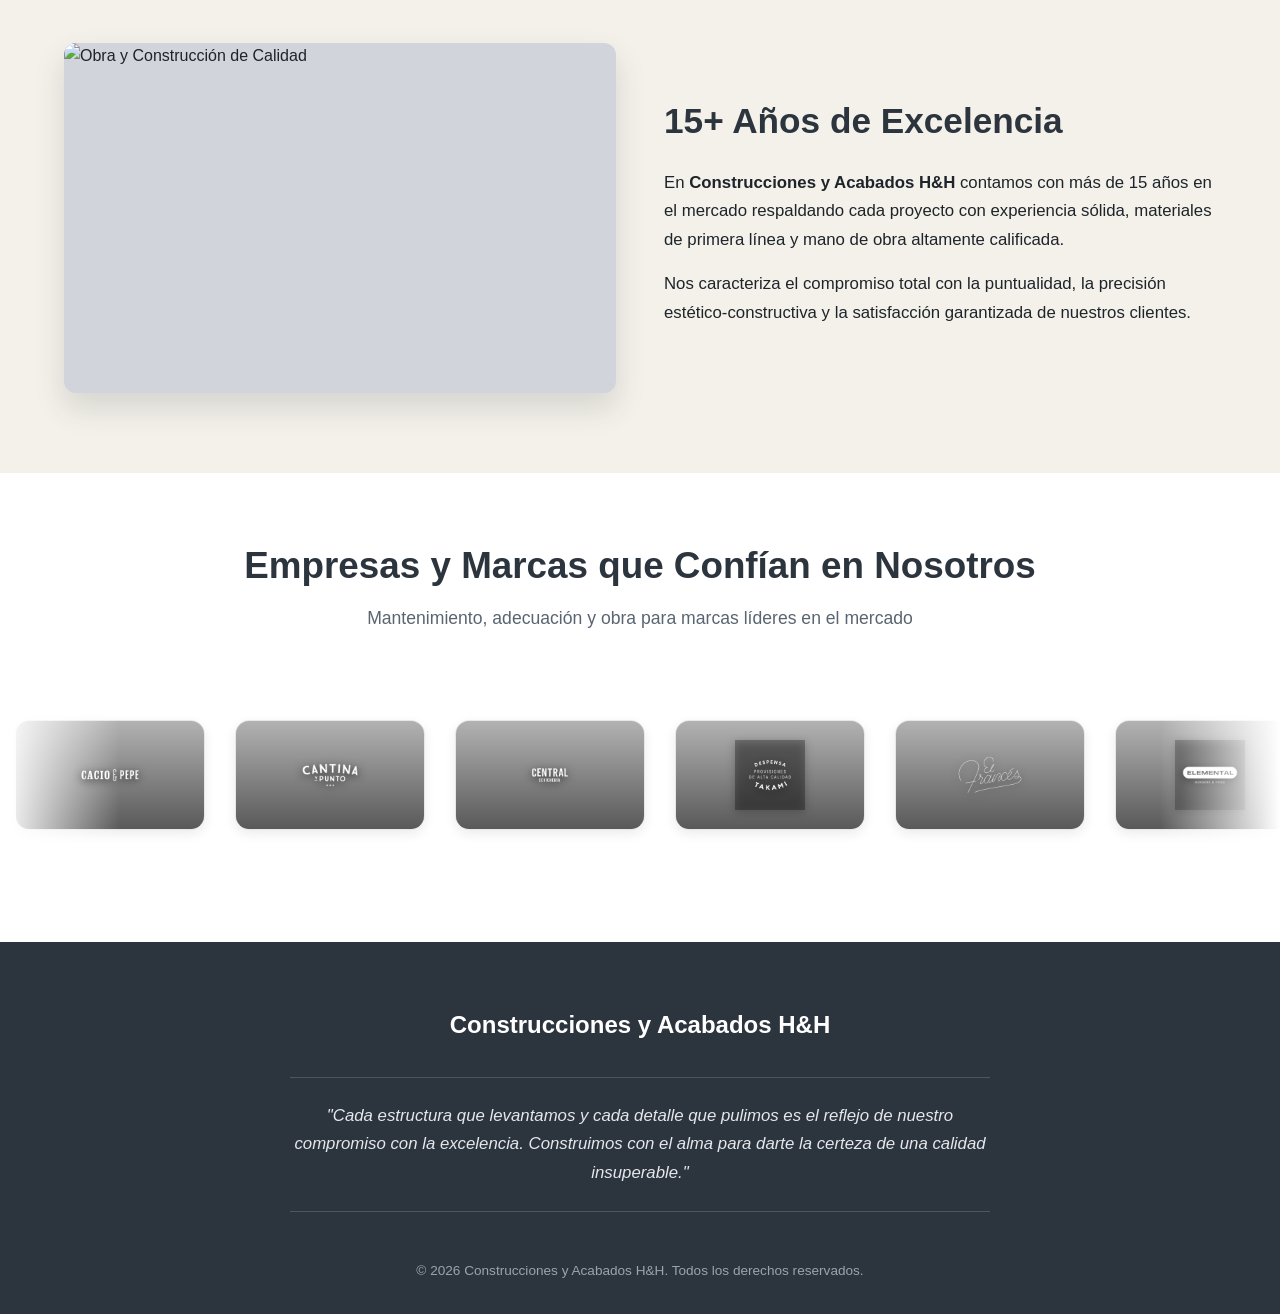
==== commit b47a0902: "Add files via upload" ====
--- a/index.html
+++ b/index.html
@@ -91,7 +91,7 @@
                             <!-- Rotador de Clientes Corporativos (Fotos Realistas de Fondo + Logo) -->
                             <div class="rotator-container" id="corpRotator">
                                 
-                                <!-- GRUPO 1 DE CLIENTES -->
+                                <!-- GRUPO 1 DE CLIENTES (8 Marcas) -->
                                 <div class="rotator-group active">
                                     <div class="mini-logos-grid">
                                         <div class="mini-logo-card client-cacio"><img src="Logos clientes/Cacio.png" alt="Cacio"></div>
@@ -105,7 +105,7 @@
                                     </div>
                                 </div>
 
-                                <!-- GRUPO 2 DE CLIENTES -->
+                                <!-- GRUPO 2 DE CLIENTES (8 Marcas) -->
                                 <div class="rotator-group">
                                     <div class="mini-logos-grid">
                                         <div class="mini-logo-card client-puntobaja"><img src="Logos clientes/Punto Baja.png" alt="Punto Baja"></div>
@@ -119,7 +119,7 @@
                                     </div>
                                 </div>
 
-                                <!-- GRUPO 3 DE CLIENTES -->
+                                <!-- GRUPO 3 DE CLIENTES (4 Marcas restantes) -->
                                 <div class="rotator-group">
                                     <div class="mini-logos-grid">
                                         <div class="mini-logo-card client-northface"><img src="Logos clientes/North Face.png" alt="The North Face"></div>
@@ -258,7 +258,7 @@
         </div>
     </section>
 
-    <!-- Sección de Clientes / Carrusel Infinito (CORREGIDO Y OPTIMIZADO) -->
+    <!-- Sección de Clientes / Carrusel Infinito -->
     <section id="clientes" class="clients-section">
         <div class="container">
             <div class="section-title">
@@ -269,49 +269,49 @@
 
         <div class="slider-track-container">
             <div class="slider-track">
-                <!-- Bloque 1 de Logos -->
-                <div class="client-logo"><img src="Logos clientes/Cacio.png" alt="Cacio" class="logo-img-brand"></div>
-                <div class="client-logo"><img src="Logos clientes/Cantina.png" alt="Cantina" class="logo-img-brand"></div>
-                <div class="client-logo"><img src="Logos clientes/Central.png" alt="Central" class="logo-img-brand"></div>
-                <div class="client-logo"><img src="Logos clientes/Despensa.png" alt="Despensa" class="logo-img-brand"></div>
-                <div class="client-logo"><img src="Logos clientes/El Frances.png" alt="El Frances" class="logo-img-brand"></div>
-                <div class="client-logo"><img src="Logos clientes/Elemental.png" alt="Elemental" class="logo-img-brand"></div>
-                <div class="client-logo"><img src="Logos clientes/la fama.png" alt="la fama" class="logo-img-brand"></div>
-                <div class="client-logo"><img src="Logos clientes/osaki.png" alt="osaki" class="logo-img-brand"></div>
-                <div class="client-logo"><img src="Logos clientes/Punto Baja.png" alt="Punto Baja" class="logo-img-brand"></div>
-                <div class="client-logo"><img src="Logos clientes/sipote.png" alt="sipote" class="logo-img-brand"></div>
-                <div class="client-logo"><img src="Logos clientes/Tacos.png" alt="Tacos" class="logo-img-brand"></div>
-                <div class="client-logo"><img src="Logos clientes/Ugly.png" alt="Ugly" class="logo-img-brand"></div>
-                <div class="client-logo"><img src="Logos clientes/universal.png" alt="universal" class="logo-img-brand"></div>
-                <div class="client-logo"><img src="Logos clientes/veccina.png" alt="veccina" class="logo-img-brand"></div>
-                <div class="client-logo"><img src="Logos clientes/Sorella.png" alt="Sorella" class="logo-img-brand"></div>
-                <div class="client-logo"><img src="Logos clientes/new era.png" alt="new era" class="logo-img-brand"></div>
-                <div class="client-logo"><img src="Logos clientes/North Face.png" alt="North Face" class="logo-img-brand"></div>
-                <div class="client-logo"><img src="Logos clientes/steve.png" alt="steve" class="logo-img-brand"></div>
-                <div class="client-logo"><img src="Logos clientes/masa.png" alt="masa" class="logo-img-brand"></div>
-                <div class="client-logo"><img src="Logos clientes/vans.png" alt="vans" class="logo-img-brand"></div>
-
-                <!-- Bloque 2 (Duplicado exacto para efecto infinito perfecto) -->
-                <div class="client-logo"><img src="Logos clientes/Cacio.png" alt="Cacio" class="logo-img-brand"></div>
-                <div class="client-logo"><img src="Logos clientes/Cantina.png" alt="Cantina" class="logo-img-brand"></div>
-                <div class="client-logo"><img src="Logos clientes/Central.png" alt="Central" class="logo-img-brand"></div>
-                <div class="client-logo"><img src="Logos clientes/Despensa.png" alt="Despensa" class="logo-img-brand"></div>
-                <div class="client-logo"><img src="Logos clientes/El Frances.png" alt="El Frances" class="logo-img-brand"></div>
-                <div class="client-logo"><img src="Logos clientes/Elemental.png" alt="Elemental" class="logo-img-brand"></div>
-                <div class="client-logo"><img src="Logos clientes/la fama.png" alt="la fama" class="logo-img-brand"></div>
-                <div class="client-logo"><img src="Logos clientes/osaki.png" alt="osaki" class="logo-img-brand"></div>
-                <div class="client-logo"><img src="Logos clientes/Punto Baja.png" alt="Punto Baja" class="logo-img-brand"></div>
-                <div class="client-logo"><img src="Logos clientes/sipote.png" alt="sipote" class="logo-img-brand"></div>
-                <div class="client-logo"><img src="Logos clientes/Tacos.png" alt="Tacos" class="logo-img-brand"></div>
-                <div class="client-logo"><img src="Logos clientes/Ugly.png" alt="Ugly" class="logo-img-brand"></div>
-                <div class="client-logo"><img src="Logos clientes/universal.png" alt="universal" class="logo-img-brand"></div>
-                <div class="client-logo"><img src="Logos clientes/veccina.png" alt="veccina" class="logo-img-brand"></div>
-                <div class="client-logo"><img src="Logos clientes/Sorella.png" alt="Sorella" class="logo-img-brand"></div>
-                <div class="client-logo"><img src="Logos clientes/new era.png" alt="new era" class="logo-img-brand"></div>
-                <div class="client-logo"><img src="Logos clientes/North Face.png" alt="North Face" class="logo-img-brand"></div>
-                <div class="client-logo"><img src="Logos clientes/steve.png" alt="steve" class="logo-img-brand"></div>
-                <div class="client-logo"><img src="Logos clientes/masa.png" alt="masa" class="logo-img-brand"></div>
-                <div class="client-logo"><img src="Logos clientes/vans.png" alt="vans" class="logo-img-brand"></div>
+                <!-- Bloque 1 (20 Logos) -->
+                <div class="client-logo client-cacio"><img src="Logos clientes/Cacio.png" alt="Cacio" class="logo-img-brand"></div>
+                <div class="client-logo client-cantina"><img src="Logos clientes/Cantina.png" alt="Cantina" class="logo-img-brand"></div>
+                <div class="client-logo client-central"><img src="Logos clientes/Central.png" alt="Central" class="logo-img-brand"></div>
+                <div class="client-logo client-despensa"><img src="Logos clientes/Despensa.png" alt="Despensa" class="logo-img-brand"></div>
+                <div class="client-logo client-frances"><img src="Logos clientes/El Frances.png" alt="El Frances" class="logo-img-brand"></div>
+                <div class="client-logo client-elemental"><img src="Logos clientes/Elemental.png" alt="Elemental" class="logo-img-brand"></div>
+                <div class="client-logo client-lafama"><img src="Logos clientes/la fama.png" alt="la fama" class="logo-img-brand"></div>
+                <div class="client-logo client-osaki"><img src="Logos clientes/osaki.png" alt="osaki" class="logo-img-brand"></div>
+                <div class="client-logo client-puntobaja"><img src="Logos clientes/Punto Baja.png" alt="Punto Baja" class="logo-img-brand"></div>
+                <div class="client-logo client-sipote"><img src="Logos clientes/sipote.png" alt="sipote" class="logo-img-brand"></div>
+                <div class="client-logo client-tacos"><img src="Logos clientes/Tacos.png" alt="Tacos" class="logo-img-brand"></div>
+                <div class="client-logo client-ugly"><img src="Logos clientes/Ugly.png" alt="Ugly" class="logo-img-brand"></div>
+                <div class="client-logo client-universal"><img src="Logos clientes/universal.png" alt="universal" class="logo-img-brand"></div>
+                <div class="client-logo client-veccina"><img src="Logos clientes/veccina.png" alt="veccina" class="logo-img-brand"></div>
+                <div class="client-logo client-sorella"><img src="Logos clientes/Sorella.png" alt="Sorella" class="logo-img-brand"></div>
+                <div class="client-logo client-newera"><img src="Logos clientes/new era.png" alt="new era" class="logo-img-brand"></div>
+                <div class="client-logo client-northface"><img src="Logos clientes/North Face.png" alt="North Face" class="logo-img-brand"></div>
+                <div class="client-logo client-steve"><img src="Logos clientes/steve.png" alt="steve" class="logo-img-brand"></div>
+                <div class="client-logo client-masa"><img src="Logos clientes/masa.png" alt="masa" class="logo-img-brand"></div>
+                <div class="client-logo client-vans"><img src="Logos clientes/vans.png" alt="vans" class="logo-img-brand"></div>
+
+                <!-- Bloque 2 para Loop Infinito Continuo -->
+                <div class="client-logo client-cacio"><img src="Logos clientes/Cacio.png" alt="Cacio" class="logo-img-brand"></div>
+                <div class="client-logo client-cantina"><img src="Logos clientes/Cantina.png" alt="Cantina" class="logo-img-brand"></div>
+                <div class="client-logo client-central"><img src="Logos clientes/Central.png" alt="Central" class="logo-img-brand"></div>
+                <div class="client-logo client-despensa"><img src="Logos clientes/Despensa.png" alt="Despensa" class="logo-img-brand"></div>
+                <div class="client-logo client-frances"><img src="Logos clientes/El Frances.png" alt="El Frances" class="logo-img-brand"></div>
+                <div class="client-logo client-elemental"><img src="Logos clientes/Elemental.png" alt="Elemental" class="logo-img-brand"></div>
+                <div class="client-logo client-lafama"><img src="Logos clientes/la fama.png" alt="la fama" class="logo-img-brand"></div>
+                <div class="client-logo client-osaki"><img src="Logos clientes/osaki.png" alt="osaki" class="logo-img-brand"></div>
+                <div class="client-logo client-puntobaja"><img src="Logos clientes/Punto Baja.png" alt="Punto Baja" class="logo-img-brand"></div>
+                <div class="client-logo client-sipote"><img src="Logos clientes/sipote.png" alt="sipote" class="logo-img-brand"></div>
+                <div class="client-logo client-tacos"><img src="Logos clientes/Tacos.png" alt="Tacos" class="logo-img-brand"></div>
+                <div class="client-logo client-ugly"><img src="Logos clientes/Ugly.png" alt="Ugly" class="logo-img-brand"></div>
+                <div class="client-logo client-universal"><img src="Logos clientes/universal.png" alt="universal" class="logo-img-brand"></div>
+                <div class="client-logo client-veccina"><img src="Logos clientes/veccina.png" alt="veccina" class="logo-img-brand"></div>
+                <div class="client-logo client-sorella"><img src="Logos clientes/Sorella.png" alt="Sorella" class="logo-img-brand"></div>
+                <div class="client-logo client-newera"><img src="Logos clientes/new era.png" alt="new era" class="logo-img-brand"></div>
+                <div class="client-logo client-northface"><img src="Logos clientes/North Face.png" alt="North Face" class="logo-img-brand"></div>
+                <div class="client-logo client-steve"><img src="Logos clientes/steve.png" alt="steve" class="logo-img-brand"></div>
+                <div class="client-logo client-masa"><img src="Logos clientes/masa.png" alt="masa" class="logo-img-brand"></div>
+                <div class="client-logo client-vans"><img src="Logos clientes/vans.png" alt="vans" class="logo-img-brand"></div>
             </div>
         </div>
     </section>
@@ -341,19 +341,19 @@
         <span class="whatsapp-text">Contactar</span>
     </a>
 
-    <!-- Lógica en JavaScript -->
+    <!-- Lógica en JavaScript para Giro 3D y Rotación de 5 Segundos -->
     <script>
-        // Giro 3D - Tarjeta Corporativa
+        // Giro de la Tarjeta Corporativa
         const corpCard = document.getElementById('corpFlipCard');
         document.getElementById('btnCorpToBack').addEventListener('click', () => corpCard.classList.add('is-flipped'));
         document.getElementById('btnCorpToFront').addEventListener('click', () => corpCard.classList.remove('is-flipped'));
 
-        // Giro 3D - Tarjeta Residencial
+        // Giro de la Tarjeta Residencial
         const resCard = document.getElementById('resFlipCard');
         document.getElementById('btnResToBack').addEventListener('click', () => resCard.classList.add('is-flipped'));
         document.getElementById('btnResToFront').addEventListener('click', () => resCard.classList.remove('is-flipped'));
 
-        // Rotación de sub-páginas cada 5 segundos
+        // Función para cambiar los grupos de elementos cada 5 segundos
         function startRotator(containerId, dotsId) {
             const container = document.getElementById(containerId);
             const groups = container.querySelectorAll('.rotator-group');
@@ -371,6 +371,7 @@
             }, 5000);
         }
 
+        // Activar los rotadores
         startRotator('corpRotator', 'corpDots');
         startRotator('resRotator', 'resDots');
     </script>
--- a/style.css
+++ b/style.css
@@ -0,0 +1,913 @@
+/* ==========================================================================
+   Variables y Estilos Generales
+   ========================================================================== */
+:root {
+    --dark-charcoal: #2C343E;   
+    --brand-orange: #E87D1E;    
+    --brand-red: #D93829;       
+    --brand-yellow: #F4B41A;    
+    --bg-warm-light: #FAF8F5;   
+    --text-dark: #1E242B;
+    --text-muted: #5A6572;
+    --white: #FFFFFF;
+    --font-heading: 'Montserrat', sans-serif;
+    --font-body: 'Open Sans', sans-serif;
+    --shadow-md: 0 6px 15px rgba(44, 52, 62, 0.08);
+    --shadow-lg: 0 15px 30px rgba(44, 52, 62, 0.15);
+    --transition: all 0.3s cubic-bezier(0.25, 0.8, 0.25, 1);
+}
+
+* {
+    margin: 0;
+    padding: 0;
+    box-sizing: border-box;
+}
+
+html {
+    scroll-behavior: smooth;
+}
+
+body {
+    font-family: var(--font-body), system-ui, -apple-system, sans-serif;
+    color: var(--text-dark);
+    background-color: var(--bg-warm-light);
+    line-height: 1.6;
+}
+
+.container {
+    width: 90%;
+    max-width: 1200px;
+    margin: 0 auto;
+}
+
+/* ==========================================================================
+   Encabezado / Navegación
+   ========================================================================== */
+.header {
+    background-color: var(--white);
+    box-shadow: var(--shadow-md);
+    position: sticky;
+    top: 0;
+    z-index: 1000;
+}
+
+.navbar {
+    display: flex;
+    justify-content: space-between;
+    align-items: center;
+    padding: 0.8rem 0;
+}
+
+.logo-container {
+    display: flex;
+    align-items: center;
+    gap: 15px;
+}
+
+.logo-img {
+    height: 55px;
+    width: auto;
+    object-fit: contain;
+}
+
+.brand-name {
+    font-family: var(--font-heading);
+    font-size: 1.15rem;
+    color: var(--dark-charcoal);
+    letter-spacing: -0.3px;
+}
+
+.brand-name strong {
+    color: var(--brand-orange);
+}
+
+.nav-links {
+    display: flex;
+    list-style: none;
+    gap: 2rem;
+}
+
+.nav-links a {
+    text-decoration: none;
+    color: var(--dark-charcoal);
+    font-family: var(--font-heading);
+    font-weight: 600;
+    font-size: 0.95rem;
+    transition: var(--transition);
+}
+
+.nav-links a:hover {
+    color: var(--brand-orange);
+}
+
+/* ==========================================================================
+   Hero Section
+   ========================================================================== */
+.hero {
+    position: relative;
+    background: url('https://images.unsplash.com/photo-1541888946425-d0fbb186a5b3?auto=format&fit=crop&w=1600&q=80') center/cover no-repeat;
+    background-color: var(--dark-charcoal);
+    color: var(--white);
+    padding: 7rem 0;
+    text-align: center;
+    border-bottom: 5px solid var(--brand-orange);
+}
+
+.hero-overlay {
+    position: absolute;
+    top: 0;
+    left: 0;
+    width: 100%;
+    height: 100%;
+    background: linear-gradient(135deg, rgba(44, 52, 62, 0.92) 0%, rgba(26, 32, 38, 0.85) 100%);
+    z-index: 1;
+}
+
+.hero-content {
+    position: relative;
+    z-index: 2;
+    max-width: 850px;
+}
+
+.badge-exp {
+    display: inline-block;
+    background-color: var(--brand-yellow);
+    color: var(--dark-charcoal);
+    font-family: var(--font-heading);
+    font-weight: 700;
+    font-size: 0.85rem;
+    padding: 0.4rem 1.2rem;
+    border-radius: 20px;
+    margin-bottom: 1.2rem;
+    text-transform: uppercase;
+    letter-spacing: 0.5px;
+    box-shadow: 0 2px 8px rgba(0,0,0,0.2);
+}
+
+.hero h1 {
+    font-family: var(--font-heading);
+    font-size: 3rem;
+    font-weight: 800;
+    line-height: 1.2;
+    margin-bottom: 1.2rem;
+    text-shadow: 0 2px 4px rgba(0,0,0,0.3);
+}
+
+.hero p {
+    font-size: 1.2rem;
+    color: #E5E7EB;
+    margin-bottom: 2.2rem;
+    font-weight: 300;
+}
+
+.btn {
+    display: inline-block;
+    padding: 0.95rem 2.5rem;
+    border-radius: 6px;
+    text-decoration: none;
+    font-family: var(--font-heading);
+    font-weight: 700;
+    transition: var(--transition);
+}
+
+.btn-primary {
+    background-color: var(--brand-orange);
+    color: var(--white);
+    box-shadow: 0 4px 15px rgba(232, 125, 30, 0.4);
+}
+
+.btn-primary:hover {
+    background-color: var(--brand-red);
+    transform: translateY(-3px);
+    box-shadow: 0 6px 20px rgba(217, 56, 41, 0.5);
+}
+
+/* ==========================================================================
+   Sección Servicios
+   ========================================================================== */
+.services-section {
+    padding: 6rem 0;
+}
+
+.section-title {
+    text-align: center;
+    margin-bottom: 3.5rem;
+}
+
+.section-title h2 {
+    font-family: var(--font-heading);
+    font-size: 2.3rem;
+    color: var(--dark-charcoal);
+    margin-bottom: 0.5rem;
+}
+
+.section-title p {
+    color: var(--text-muted);
+    font-size: 1.1rem;
+}
+
+.grid-services {
+    display: grid;
+    grid-template-columns: repeat(auto-fit, minmax(340px, 1fr));
+    gap: 2.5rem;
+}
+
+.service-card {
+    background: var(--white);
+    border-radius: 16px;
+    overflow: hidden;
+    box-shadow: var(--shadow-md);
+    border: 1px solid #E5E7EB;
+    display: flex;
+    flex-direction: column;
+    height: 100%;
+}
+
+.card-image-wrapper {
+    position: relative;
+    height: 220px;
+    background-color: #D1D5DB;
+    overflow: hidden;
+}
+
+.card-img {
+    width: 100%;
+    height: 100%;
+    object-fit: cover;
+    transition: var(--transition);
+}
+
+.card-tag {
+    position: absolute;
+    bottom: 15px;
+    left: 15px;
+    padding: 0.4rem 1.2rem;
+    font-family: var(--font-heading);
+    font-weight: 700;
+    font-size: 0.8rem;
+    text-transform: uppercase;
+    letter-spacing: 1px;
+    color: var(--white);
+    border-radius: 4px;
+    box-shadow: 0 2px 8px rgba(0,0,0,0.3);
+}
+
+.tag-corporativo { background-color: var(--dark-charcoal); }
+.tag-residencial { background-color: var(--brand-orange); }
+
+.card-body {
+    padding: 2rem;
+    display: flex;
+    flex-direction: column;
+    flex-grow: 1;
+}
+
+.card-body h3 {
+    font-family: var(--font-heading);
+    font-size: 1.4rem;
+    color: var(--dark-charcoal);
+    margin-bottom: 0.8rem;
+}
+
+.card-body .description {
+    color: var(--text-muted);
+    margin-bottom: 1.2rem;
+    font-size: 0.95rem;
+}
+
+.feature-list {
+    list-style: none;
+    margin-bottom: 1.5rem;
+}
+
+.feature-list li {
+    position: relative;
+    padding-left: 1.5rem;
+    margin-bottom: 0.6rem;
+    font-size: 0.92rem;
+    color: var(--text-dark);
+}
+
+.feature-list li::before {
+    content: "✓";
+    position: absolute;
+    left: 0;
+    color: var(--brand-red);
+    font-weight: bold;
+}
+
+/* ==========================================================================
+   TARJETAS GIRATORIAS (FLIP CARDS) Y ROTACIÓN DE 5 SEGUNDOS
+   ========================================================================== */
+.card-action-wrapper {
+    margin-top: auto;
+    padding-top: 1rem;
+    border-top: 1px dashed #E5E7EB;
+}
+
+.btn-flip-trigger {
+    width: 100%;
+    background: transparent;
+    border: 1.5px solid var(--dark-charcoal);
+    color: var(--dark-charcoal);
+    padding: 0.75rem 1.2rem;
+    border-radius: 8px;
+    font-family: var(--font-heading);
+    font-weight: 700;
+    font-size: 0.88rem;
+    cursor: pointer;
+    display: flex;
+    align-items: center;
+    justify-content: center;
+    gap: 8px;
+    transition: all 0.3s ease;
+}
+
+.btn-flip-trigger:hover {
+    background-color: var(--dark-charcoal);
+    color: var(--white);
+    transform: translateY(-2px);
+    box-shadow: 0 4px 12px rgba(44, 52, 62, 0.15);
+}
+
+.btn-orange-trigger {
+    border-color: var(--brand-orange);
+    color: var(--brand-orange);
+}
+
+.btn-orange-trigger:hover {
+    background-color: var(--brand-orange);
+    color: var(--white);
+}
+
+.flip-card {
+    background-color: transparent;
+    perspective: 1400px;
+    min-height: 570px;
+}
+
+.flip-card-inner {
+    position: relative;
+    width: 100%;
+    height: 100%;
+    transition: transform 1.2s cubic-bezier(0.4, 0, 0.2, 1);
+    transform-style: preserve-3d;
+}
+
+.flip-card.is-flipped .flip-card-inner {
+    transform: rotateY(180deg);
+}
+
+.flip-card-front, 
+.flip-card-back {
+    position: absolute;
+    width: 100%;
+    height: 100%;
+    -webkit-backface-visibility: hidden;
+    backface-visibility: hidden;
+    border-radius: 16px;
+    overflow: hidden;
+}
+
+.flip-card-front {
+    z-index: 2;
+}
+
+.flip-card-back.corp-bg {
+    transform: rotateY(180deg);
+    background: url('https://images.unsplash.com/photo-1517248135467-4c7edcad34c4?auto=format&fit=crop&w=1000&q=80') center/cover no-repeat;
+}
+
+.flip-card-back.res-bg {
+    transform: rotateY(180deg);
+    background: url('https://images.unsplash.com/photo-1600585154526-990dced4db0d?auto=format&fit=crop&w=1000&q=80') center/cover no-repeat;
+}
+
+.glass-overlay {
+    width: 100%;
+    height: 100%;
+    padding: 1.8rem;
+    background: rgba(15, 20, 25, 0.65);
+    backdrop-filter: blur(6px);
+    -webkit-backdrop-filter: blur(6px);
+    display: flex;
+    flex-direction: column;
+    justify-content: space-between;
+    color: var(--white);
+}
+
+.back-header h3 {
+    font-family: var(--font-heading);
+    font-size: 1.35rem;
+    color: var(--brand-yellow);
+    text-align: center;
+    text-shadow: 0 2px 4px rgba(0,0,0,0.8);
+}
+
+.back-subtitle {
+    font-size: 0.85rem;
+    color: #F3F4F6;
+    text-align: center;
+    margin-top: 4px;
+    text-shadow: 0 1px 3px rgba(0,0,0,0.8);
+}
+
+.btn-flip-trigger.btn-secondary {
+    border-color: rgba(255, 255, 255, 0.8);
+    color: var(--white);
+    background: rgba(0, 0, 0, 0.5);
+    backdrop-filter: blur(4px);
+    transition: all 0.4s cubic-bezier(0.4, 0, 0.2, 1);
+}
+
+.btn-flip-trigger.btn-secondary:hover {
+    background: var(--brand-orange);
+    border-color: var(--brand-orange);
+    transform: translateY(-2px);
+    box-shadow: 0 6px 18px rgba(232, 125, 30, 0.5);
+}
+
+/* ==========================================================================
+   CONTENEDOR ROTATIVO (GRUPOS QUE ROTAN CADA 5 SEGUNDOS)
+   ========================================================================== */
+.rotator-container {
+    position: relative;
+    min-height: 200px;
+    margin: 1rem 0;
+    display: flex;
+    align-items: center;
+    justify-content: center;
+}
+
+.rotator-group {
+    position: absolute;
+    width: 100%;
+    top: 50%;
+    transform: translateY(-50%);
+    opacity: 0;
+    visibility: hidden;
+    transition: opacity 0.8s ease-in-out, visibility 0.8s ease-in-out;
+    pointer-events: none;
+}
+
+.rotator-group.active {
+    opacity: 1;
+    visibility: visible;
+    pointer-events: auto;
+}
+
+/* Puntos de Indicador (Dots) */
+.rotator-dots {
+    display: flex;
+    justify-content: center;
+    gap: 8px;
+    margin-bottom: 0.5rem;
+}
+
+.dot {
+    width: 8px;
+    height: 8px;
+    border-radius: 50%;
+    background: rgba(255, 255, 255, 0.4);
+    transition: all 0.3s ease;
+}
+
+.dot.active {
+    background: var(--brand-yellow);
+    width: 22px;
+    border-radius: 10px;
+}
+
+/* Grilla de Logos/Tarjetas en Reverso */
+.mini-logos-grid {
+    display: grid;
+    grid-template-columns: repeat(4, 1fr);
+    gap: 10px;
+    width: 100%;
+}
+
+.mini-logo-card {
+    position: relative;
+    height: 72px;
+    border-radius: 10px;
+    display: flex;
+    align-items: center;
+    justify-content: center;
+    padding: 8px;
+    overflow: hidden;
+    background-size: cover;
+    background-position: center;
+    border: 1.5px solid rgba(255, 255, 255, 0.6);
+    box-shadow: 0 4px 12px rgba(0,0,0,0.4);
+    transition: var(--transition);
+}
+
+.mini-logo-card::before {
+    content: "";
+    position: absolute;
+    top: 0;
+    left: 0;
+    width: 100%;
+    height: 100%;
+    background: linear-gradient(0deg, rgba(0,0,0,0.65) 0%, rgba(0,0,0,0.3) 100%);
+    transition: var(--transition);
+    z-index: 1;
+}
+
+.mini-logo-card:hover::before {
+    background: rgba(232, 125, 30, 0.75);
+}
+
+.mini-logo-card:hover {
+    transform: translateY(-3px) scale(1.04);
+    border-color: var(--brand-yellow);
+}
+
+.mini-logo-card img {
+    position: relative;
+    z-index: 2;
+    max-width: 85%;
+    max-height: 48px;
+    object-fit: contain;
+    filter: drop-shadow(0 2px 4px rgba(0,0,0,0.8));
+}
+
+/* FONDOS FOTOGRÁFICOS REALISTAS SEGÚN CADA MARCA */
+.client-cacio { background-image: url('https://images.unsplash.com/photo-1555396273-367ea4eb4db5?auto=format&fit=crop&w=400&q=80'); }
+.client-cantina { background-image: url('https://images.unsplash.com/photo-1514933651103-005eec06c04b?auto=format&fit=crop&w=400&q=80'); }
+.client-central { background-image: url('https://images.unsplash.com/photo-1552566626-52f8b828add9?auto=format&fit=crop&w=400&q=80'); }
+.client-despensa { background-image: url('https://images.unsplash.com/photo-1504674900247-0877df9cc836?auto=format&fit=crop&w=400&q=80'); }
+.client-frances { background-image: url('https://images.unsplash.com/photo-1550966871-3ed3cdb5ed0c?auto=format&fit=crop&w=400&q=80'); }
+.client-elemental { background-image: url('https://images.unsplash.com/photo-1498654896293-37aacf113fd9?auto=format&fit=crop&w=400&q=80'); }
+.client-lafama { background-image: url('https://images.unsplash.com/photo-1544025162-d76694265947?auto=format&fit=crop&w=400&q=80'); }
+.client-osaki { background-image: url('https://images.unsplash.com/photo-1579871494447-9811cf80d66c?auto=format&fit=crop&w=400&q=80'); }
+.client-puntobaja { background-image: url('https://images.unsplash.com/photo-1565299585323-38d6b0865b47?auto=format&fit=crop&w=400&q=80'); }
+.client-sipote { background-image: url('https://images.unsplash.com/photo-1565299624946-b28f40a0ae38?auto=format&fit=crop&w=400&q=80'); }
+.client-tacos { background-image: url('https://images.unsplash.com/photo-1551504734-5ee1c4a1479b?auto=format&fit=crop&w=400&q=80'); }
+.client-ugly { background-image: url('https://images.unsplash.com/photo-1568901346375-23c9450c58cd?auto=format&fit=crop&w=400&q=80'); }
+.client-universal { background-image: url('https://images.unsplash.com/photo-1441986300917-64674bd600d8?auto=format&fit=crop&w=400&q=80'); }
+.client-veccina { background-image: url('https://images.unsplash.com/photo-1513104890138-7c749659a591?auto=format&fit=crop&w=400&q=80'); }
+.client-sorella { background-image: url('https://images.unsplash.com/photo-1537047902294-62a40c20a6ae?auto=format&fit=crop&w=400&q=80'); }
+.client-newera { background-image: url('https://images.unsplash.com/photo-1556905055-8f358a7a47b2?auto=format&fit=crop&w=400&q=80'); }
+.client-northface { background-image: url('https://images.unsplash.com/photo-1441984904996-e0b6ba687e04?auto=format&fit=crop&w=400&q=80'); }
+.client-steve { background-image: url('https://images.unsplash.com/photo-1549298916-b41d501d3772?auto=format&fit=crop&w=400&q=80'); }
+.client-masa { background-image: url('https://images.unsplash.com/photo-1509440159596-0249088772ff?auto=format&fit=crop&w=400&q=80'); }
+.client-vans { background-image: url('https://images.unsplash.com/photo-1525966222134-fcfa99b8ae77?auto=format&fit=crop&w=400&q=80'); }
+
+/* Grilla de Temas Residenciales */
+.mini-services-grid {
+    display: grid;
+    grid-template-columns: repeat(4, 1fr);
+    gap: 10px;
+    width: 100%;
+}
+
+.topic-card {
+    position: relative;
+    height: 72px;
+    border-radius: 10px;
+    display: flex;
+    align-items: center;
+    justify-content: center;
+    padding: 8px;
+    overflow: hidden;
+    background-size: cover;
+    background-position: center;
+    border: 1.5px solid rgba(255, 255, 255, 0.6);
+    box-shadow: 0 4px 12px rgba(0,0,0,0.4);
+    transition: var(--transition);
+}
+
+.topic-card::before {
+    content: "";
+    position: absolute;
+    top: 0;
+    left: 0;
+    width: 100%;
+    height: 100%;
+    background: linear-gradient(0deg, rgba(0,0,0,0.75) 0%, rgba(0,0,0,0.3) 100%);
+    transition: var(--transition);
+    z-index: 1;
+}
+
+.topic-card:hover::before {
+    background: rgba(232, 125, 30, 0.75);
+}
+
+.topic-card:hover {
+    transform: translateY(-3px) scale(1.03);
+    border-color: var(--brand-yellow);
+}
+
+.topic-card span {
+    position: relative;
+    z-index: 2;
+    font-family: var(--font-heading);
+    font-weight: 700;
+    font-size: 0.8rem;
+    color: var(--white);
+    text-align: center;
+    text-shadow: 0 2px 4px rgba(0,0,0,0.9);
+    line-height: 1.1;
+}
+
+/* Fondos para Tarjetas de Especialidades */
+.topic-cocinas { background-image: url('https://images.unsplash.com/photo-1556911220-e15b29be8c8f?auto=format&fit=crop&w=400&q=80'); }
+.topic-banos { background-image: url('https://images.unsplash.com/photo-1584622650111-993a426fbf0a?auto=format&fit=crop&w=400&q=80'); }
+.topic-drywall { background-image: url('https://images.unsplash.com/photo-1504307651254-35680f356dfd?auto=format&fit=crop&w=400&q=80'); }
+.topic-pisos { background-image: url('https://images.unsplash.com/photo-1581858726788-75bc0f6a952d?auto=format&fit=crop&w=400&q=80'); }
+.topic-pintura { background-image: url('https://images.unsplash.com/photo-1589939705384-5185137a7f0f?auto=format&fit=crop&w=400&q=80'); }
+.topic-iluminacion { background-image: url('https://images.unsplash.com/photo-1513506003901-1e6a229e2d15?auto=format&fit=crop&w=400&q=80'); }
+.topic-carpinteria { background-image: url('https://images.unsplash.com/photo-1538688525198-9b88f6f53126?auto=format&fit=crop&w=400&q=80'); }
+.topic-ampliaciones { background-image: url('https://images.unsplash.com/photo-1600585154340-be6161a56a0c?auto=format&fit=crop&w=400&q=80'); }
+.topic-impermeabilizacion { background-image: url('https://images.unsplash.com/photo-1621905251189-08b45d6a269e?auto=format&fit=crop&w=400&q=80'); }
+.topic-cubiertas { background-image: url('https://images.unsplash.com/photo-1632759145351-1d592919f522?auto=format&fit=crop&w=400&q=80'); }
+.topic-aluminio { background-image: url('https://images.unsplash.com/photo-1503387762-592deb58ef4e?auto=format&fit=crop&w=400&q=80'); }
+.topic-fachadas { background-image: url('https://images.unsplash.com/photo-1513694203232-719a280e022f?auto=format&fit=crop&w=400&q=80'); }
+.topic-plomeria { background-image: url('https://images.unsplash.com/photo-1585704032915-c3400ca199e7?auto=format&fit=crop&w=400&q=80'); }
+.topic-electricidad { background-image: url('https://images.unsplash.com/photo-1621905252507-b35492cc74b4?auto=format&fit=crop&w=400&q=80'); }
+.topic-estuco { background-image: url('https://images.unsplash.com/photo-1562259949-e8e7689d7828?auto=format&fit=crop&w=400&q=80'); }
+.topic-mantenimiento { background-image: url('https://images.unsplash.com/photo-1581094794329-c8112a89af12?auto=format&fit=crop&w=400&q=80'); }
+
+/* ==========================================================================
+   Sección Nosotros
+   ========================================================================== */
+.about-section {
+    background-color: #F4F1EA;
+    padding: 5rem 0;
+}
+
+.about-container {
+    display: grid;
+    grid-template-columns: 1fr 1fr;
+    gap: 3rem;
+    align-items: center;
+}
+
+.about-image-wrapper {
+    border-radius: 12px;
+    overflow: hidden;
+    box-shadow: var(--shadow-lg);
+    height: 350px;
+    background-color: #D1D5DB;
+}
+
+.about-img {
+    width: 100%;
+    height: 100%;
+    object-fit: cover;
+}
+
+.about-content h2 {
+    font-family: var(--font-heading);
+    color: var(--dark-charcoal);
+    font-size: 2.2rem;
+    margin-bottom: 1.2rem;
+}
+
+.about-content p {
+    color: var(--text-dark);
+    font-size: 1.05rem;
+    line-height: 1.7;
+    margin-bottom: 1rem;
+}
+
+/* ==========================================================================
+   Sección Clientes / Carrusel Infinito
+   ========================================================================== */
+.clients-section {
+    padding: 4rem 0 5rem 0;
+    background-color: var(--white);
+    overflow: hidden;
+}
+
+.slider-track-container {
+    width: 100%;
+    overflow: hidden;
+    position: relative;
+    padding: 2rem 0;
+}
+
+.slider-track-container::before,
+.slider-track-container::after {
+    content: "";
+    position: absolute;
+    top: 0;
+    width: 120px;
+    height: 100%;
+    z-index: 2;
+    pointer-events: none;
+}
+
+.slider-track-container::before {
+    left: 0;
+    background: linear-gradient(to right, var(--white), rgba(255,255,255,0));
+}
+
+.slider-track-container::after {
+    right: 0;
+    background: linear-gradient(to left, var(--white), rgba(255,255,255,0));
+}
+
+.slider-track {
+    display: flex;
+    width: calc(220px * 40); 
+    animation: scroll 35s linear infinite;
+}
+
+.slider-track:hover {
+    animation-play-state: paused;
+}
+
+.client-logo {
+    position: relative;
+    width: 190px;
+    height: 110px;
+    margin: 0 15px;
+    border-radius: 14px;
+    display: flex;
+    align-items: center;
+    justify-content: center;
+    padding: 12px;
+    overflow: hidden;
+    background: #FFFFFF;
+    border: 1px solid #E5E7EB;
+    box-shadow: 0 4px 12px rgba(0, 0, 0, 0.08);
+    transition: var(--transition);
+}
+
+.client-logo:hover {
+    transform: translateY(-5px);
+    box-shadow: 0 8px 20px rgba(0, 0, 0, 0.15);
+    border-color: var(--brand-orange);
+}
+
+.logo-img-brand {
+    position: relative;
+    z-index: 2;
+    max-width: 85%;
+    max-height: 70px;
+    object-fit: contain;
+    filter: drop-shadow(0 2px 4px rgba(0,0,0,0.8));
+}
+
+/* La cinta pasante reutiliza exactamente las mismas fotos de cada cliente
+   definidas arriba (.client-cacio, .client-cantina, etc.). */
+.client-logo[class*="client-"]::before {
+    content: "";
+    position: absolute;
+    inset: 0;
+    background: linear-gradient(0deg, rgba(0,0,0,0.65) 0%, rgba(0,0,0,0.3) 100%);
+    z-index: 1;
+    pointer-events: none;
+}
+
+.client-logo[class*="client-"] {
+    background-size: cover;
+    background-position: center;
+}
+
+@keyframes scroll {
+    0% { transform: translateX(0); }
+    100% { transform: translateX(calc(-220px * 20)); }
+}
+
+/* ==========================================================================
+   Pie de Página / Footer
+   ========================================================================== */
+.footer {
+    background-color: var(--dark-charcoal);
+    color: var(--white);
+    padding: 4rem 0 2rem 0;
+}
+
+.footer-content {
+    display: flex;
+    flex-direction: column;
+    align-items: center;
+    gap: 2rem;
+    text-align: center;
+}
+
+.footer-brand h3 {
+    font-family: var(--font-heading);
+    font-size: 1.5rem;
+}
+
+.footer-quote {
+    max-width: 700px;
+    border-top: 1px solid #4B5563;
+    border-bottom: 1px solid #4B5563;
+    padding: 1.5rem 0;
+}
+
+.quote-text {
+    font-style: italic;
+    font-size: 1.05rem;
+    color: #E5E7EB;
+    line-height: 1.7;
+}
+
+.footer-bottom {
+    margin-top: 1rem;
+    font-size: 0.85rem;
+    color: #9CA3AF;
+}
+
+/* ==========================================================================
+   Botón Flotante de WhatsApp
+   ========================================================================== */
+.whatsapp-btn {
+    position: fixed;
+    bottom: 25px;
+    right: 25px;
+    background-color: #25D366;
+    color: var(--white);
+    display: flex;
+    align-items: center;
+    gap: 10px;
+    padding: 12px 20px;
+    border-radius: 50px;
+    text-decoration: none;
+    box-shadow: 0 4px 15px rgba(37, 211, 102, 0.4);
+    z-index: 2000;
+    transition: var(--transition);
+}
+
+.whatsapp-btn:hover {
+    background-color: #128C7E;
+    transform: scale(1.05);
+}
+
+.whatsapp-icon {
+    width: 24px;
+    height: 24px;
+}
+
+.whatsapp-text {
+    font-family: var(--font-heading);
+    font-weight: 700;
+    font-size: 0.95rem;
+}
+
+/* Responsive */
+@media (max-width: 868px) {
+    .navbar {
+        flex-direction: column;
+        gap: 1rem;
+    }
+    .hero h1 { font-size: 2.1rem; }
+    .about-container { grid-template-columns: 1fr; }
+    .about-image-wrapper { height: 250px; }
+    .whatsapp-text { display: none; }
+    .whatsapp-btn { padding: 15px; border-radius: 50%; }
+    .mini-logos-grid, .mini-services-grid { grid-template-columns: repeat(2, 1fr); }
+}
+
+/* ==========================================================================
+   CORRECCIÓN DEFINITIVA - FOTOS DE LA CINTA PASANTE
+   Estas reglas deben ir al FINAL para que no sean sobrescritas por
+   .client-logo { background: #FFFFFF; }.
+   Utilizan exactamente las mismas imágenes ya usadas en las tarjetas 180.
+   ========================================================================== */
+
+.client-logo.client-cacio { background-image: url('https://images.unsplash.com/photo-1555396273-367ea4eb4db5?auto=format&fit=crop&w=400&q=80'); }
+.client-logo.client-cantina { background-image: url('https://images.unsplash.com/photo-1514933651103-005eec06c04b?auto=format&fit=crop&w=400&q=80'); }
+.client-logo.client-central { background-image: url('https://images.unsplash.com/photo-1552566626-52f8b828add9?auto=format&fit=crop&w=400&q=80'); }
+.client-logo.client-despensa { background-image: url('https://images.unsplash.com/photo-1504674900247-0877df9cc836?auto=format&fit=crop&w=400&q=80'); }
+.client-logo.client-frances { background-image: url('https://images.unsplash.com/photo-1550966871-3ed3cdb5ed0c?auto=format&fit=crop&w=400&q=80'); }
+.client-logo.client-elemental { background-image: url('https://images.unsplash.com/photo-1498654896293-37aacf113fd9?auto=format&fit=crop&w=400&q=80'); }
+.client-logo.client-lafama { background-image: url('https://images.unsplash.com/photo-1544025162-d76694265947?auto=format&fit=crop&w=400&q=80'); }
+.client-logo.client-osaki { background-image: url('https://images.unsplash.com/photo-1579871494447-9811cf80d66c?auto=format&fit=crop&w=400&q=80'); }
+.client-logo.client-puntobaja { background-image: url('https://images.unsplash.com/photo-1565299585323-38d6b0865b47?auto=format&fit=crop&w=400&q=80'); }
+.client-logo.client-sipote { background-image: url('https://images.unsplash.com/photo-1565299624946-b28f40a0ae38?auto=format&fit=crop&w=400&q=80'); }
+.client-logo.client-tacos { background-image: url('https://images.unsplash.com/photo-1551504734-5ee1c4a1479b?auto=format&fit=crop&w=400&q=80'); }
+.client-logo.client-ugly { background-image: url('https://images.unsplash.com/photo-1568901346375-23c9450c58cd?auto=format&fit=crop&w=400&q=80'); }
+.client-logo.client-universal { background-image: url('https://images.unsplash.com/photo-1441986300917-64674bd600d8?auto=format&fit=crop&w=400&q=80'); }
+.client-logo.client-veccina { background-image: url('https://images.unsplash.com/photo-1513104890138-7c749659a591?auto=format&fit=crop&w=400&q=80'); }
+.client-logo.client-sorella { background-image: url('https://images.unsplash.com/photo-1537047902294-62a40c20a6ae?auto=format&fit=crop&w=400&q=80'); }
+.client-logo.client-newera { background-image: url('https://images.unsplash.com/photo-1556905055-8f358a7a47b2?auto=format&fit=crop&w=400&q=80'); }
+.client-logo.client-northface { background-image: url('https://images.unsplash.com/photo-1441984904996-e0b6ba687e04?auto=format&fit=crop&w=400&q=80'); }
+.client-logo.client-steve { background-image: url('https://images.unsplash.com/photo-1549298916-b41d501d3772?auto=format&fit=crop&w=400&q=80'); }
+.client-logo.client-masa { background-image: url('https://images.unsplash.com/photo-1509440159596-0249088772ff?auto=format&fit=crop&w=400&q=80'); }
+.client-logo.client-vans { background-image: url('https://images.unsplash.com/photo-1525966222134-fcfa99b8ae77?auto=format&fit=crop&w=400&q=80'); }
+
+.client-logo[class*="client-"] {
+    background-size: cover;
+    background-position: center;
+    background-repeat: no-repeat;
+}
+
+.client-logo[class*="client-"]::before {
+    content: "";
+    position: absolute;
+    inset: 0;
+    background: linear-gradient(0deg, rgba(0,0,0,0.65) 0%, rgba(0,0,0,0.30) 100%);
+    z-index: 1;
+    pointer-events: none;
+}
+
+.client-logo[class*="client-"] .logo-img-brand {
+    position: relative;
+    z-index: 2;
+}
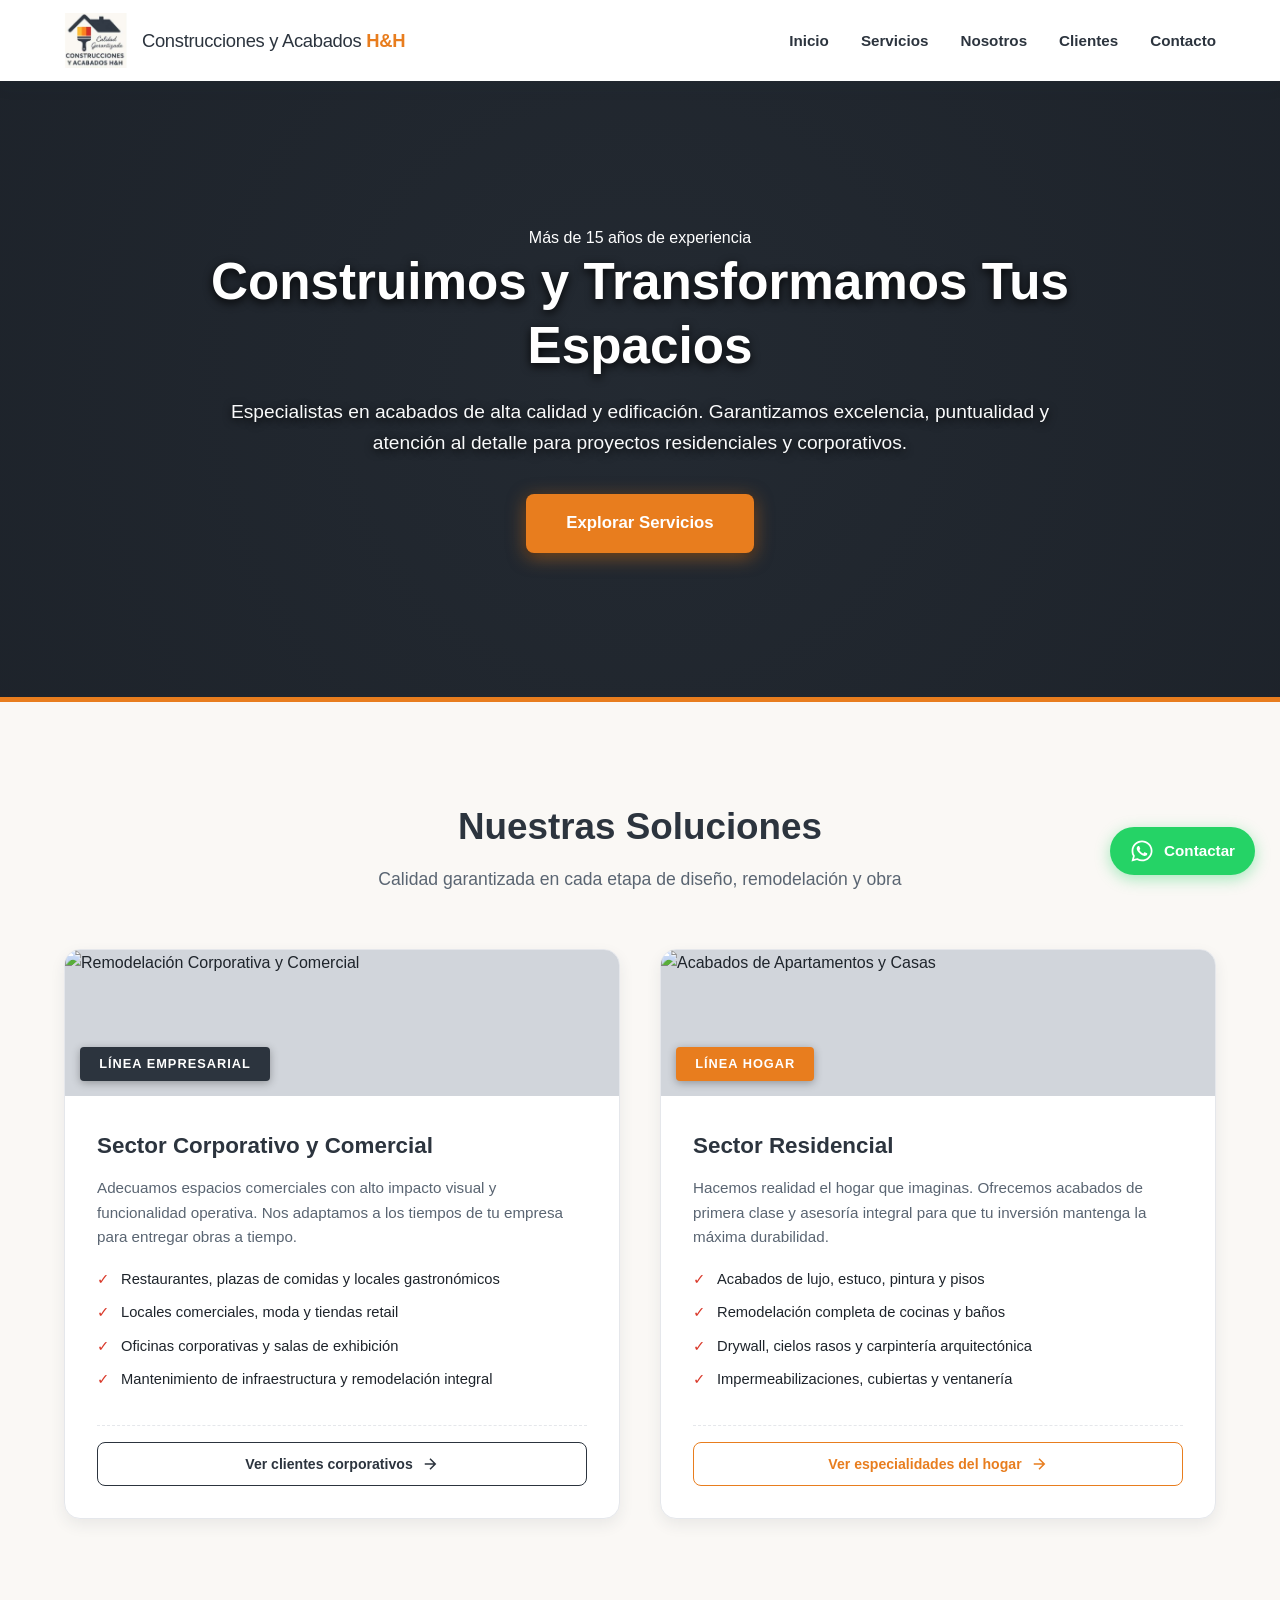
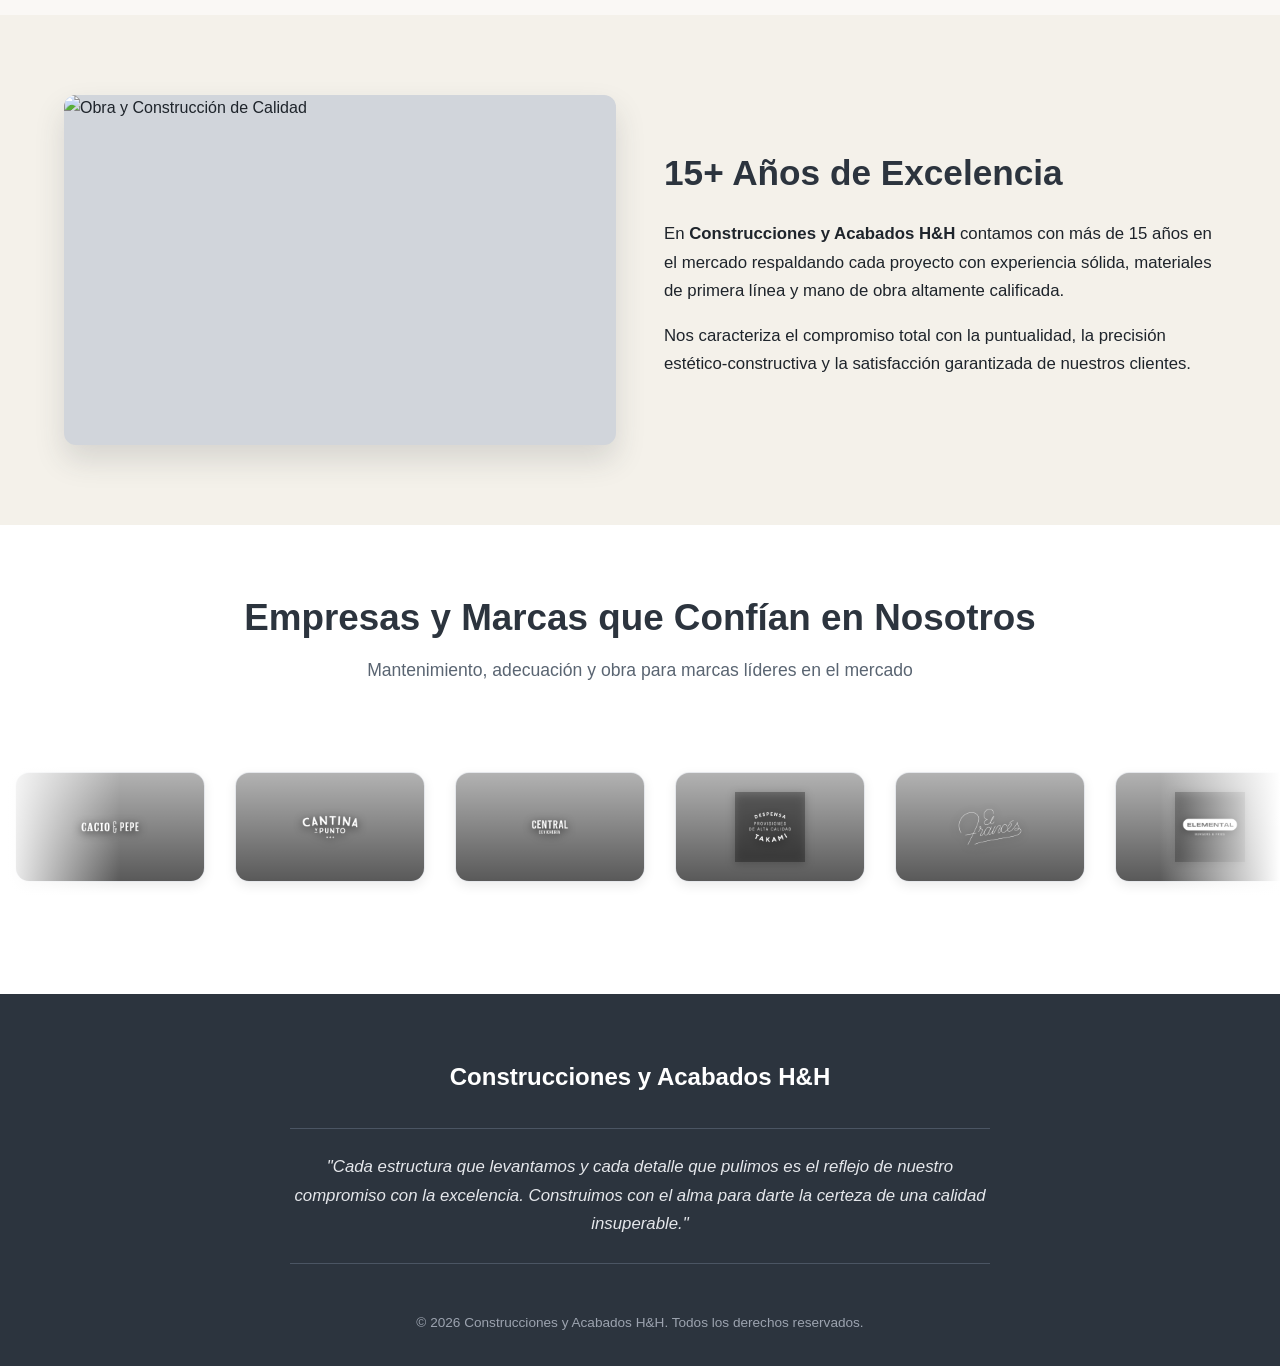
==== commit db3930c9: "Add files via upload" ====
--- a/index.html
+++ b/index.html
@@ -31,18 +31,27 @@
             </nav>
         </div>
     </header>
-
-    <!-- Sección Principal / Hero -->
-    <section id="inicio" class="hero">
-        <div class="hero-overlay"></div>
-        <div class="container hero-content">
-            <span class="badge-exp">Más de 15 años de experiencia</span>
-            <h1>Construimos y Transformamos Tus Espacios</h1>
-            <p>Especialistas en acabados de alta calidad y edificación. Garantizamos excelencia, puntualidad y atención al detalle para proyectos residenciales y corporativos.</p>
-            <a href="#servicios" class="btn btn-primary">Explorar Servicios</a>
-        </div>
-    </section>
-
+<!-- Sección Principal / Hero (Slider de 6 Imágenes 100% CSS) -->
+<section id="inicio" class="hero">
+    <div class="hero-slides">
+        <div class="hero-slide slide-1"></div>
+        <div class="hero-slide slide-2"></div>
+        <div class="hero-slide slide-3"></div>
+        <div class="hero-slide slide-4"></div>
+        <div class="hero-slide slide-5"></div>
+        <div class="hero-slide slide-6"></div>
+    </div>
+    
+    <!-- Filtro radial para resaltar texto -->
+    <div class="hero-overlay"></div>
+
+    <div class="container hero-content">
+        <span class="badge-exp">Más de 15 años de experiencia</span>
+        <h1>Construimos y Transformamos Tus Espacios</h1>
+        <p>Especialistas en acabados de alta calidad y edificación. Garantizamos excelencia, puntualidad y atención al detalle para proyectos residenciales y corporativos.</p>
+        <a href="#servicios" class="btn btn-hero">Explorar Servicios</a>
+    </div>
+</section>
     <!-- Sección de Servicios -->
     <section id="servicios" class="services-section container">
         <div class="section-title">
@@ -334,12 +343,12 @@
     </footer>
 
     <!-- Botón Flotante de WhatsApp -->
-    <a href="https://wa.me/573153564883?text=Hola,%20me%20interesa%20cotizar%20un%20proyecto%20de%20construcci%C3%B3n%20o%20acabados." class="whatsapp-btn" target="_blank" rel="noopener noreferrer" aria-label="Contactar por WhatsApp">
-        <svg class="whatsapp-icon" xmlns="http://www.w3.org/2000/svg" viewBox="0 0 448 512">
-            <path fill="currentColor" d="M380.9 97.1C339 55.1 283.2 32 223.9 32c-122.4 0-222 99.6-222 222 0 39.1 10.2 77.3 29.6 111L0 480l117.7-30.9c32.4 17.7 68.9 27 106.1 27h.1c122.3 0 224.1-99.6 224.1-222 0-59.3-25.2-115-67.1-157zm-157 341.6c-33.2 0-65.7-8.9-94-25.7l-6.7-4-69.8 18.3 18.6-68.1-4.4-7c-18.5-29.4-28.2-63.3-28.2-98.2 0-101.7 82.8-184.5 184.6-184.5 49.3 0 95.6 19.2 130.4 54.1 34.8 34.9 56.2 81.2 56.1 130.5 0 101.8-84.9 184.6-186.6 184.6zm101.2-138.2c-5.5-2.8-32.8-16.2-37.9-18-5.1-1.9-8.8-2.8-12.5 2.8-3.7 5.6-14.3 18-17.6 21.8-3.2 3.7-6.5 4.2-12 1.4-32.6-16.3-54-29.1-75.5-66-5.7-9.8 5.7-9.1 16.3-30.3 1.8-3.7.9-6.9-.5-9.7-1.4-2.8-12.5-30.1-17.1-41.2-4.5-10.8-9.1-9.3-12.5-9.5-3.2-.2-6.9-.2-10.6-.2-3.7 0-9.7 1.4-14.8 6.9-5.1 5.6-19.4 19-19.4 46.3 0 27.3 19.9 53.7 22.6 57.4 2.8 3.7 39.1 59.7 94.8 83.8 35.2 15.2 49 16.5 66.6 13.9 10.7-1.6 32.8-13.4 37.4-26.4 4.6-13 4.6-24.1 3.2-26.4-1.3-2.5-5-3.9-10.5-6.6z"/>
-        </svg>
-        <span class="whatsapp-text">Contactar</span>
-    </a>
+<a href="https://wa.me/573153564883?text=Hola,%20me%20interesa%20cotizar%20un%20proyecto%20de%20construcci%C3%B3n%20y%20acabados%20H%20y%20H." class="whatsapp-btn" target="_blank" rel="noopener noreferrer" aria-label="Contactar por WhatsApp">
+    <svg class="whatsapp-icon" xmlns="http://www.w3.org/2000/svg" viewBox="0 0 448 512">
+        <path fill="currentColor" d="M380.9 97.1C339 55.1 283.2 32 223.9 32c-122.4 0-222 99.6-222 222 0 39.1 10.2 77.3 29.6 111L0 480l117.7-30.9c32.4 17.7 68.9 27 106.1 27h.1c122.3 0 224.1-99.6 224.1-222 0-59.3-25.2-115-67.1-157zm-157 341.6c-33.2 0-65.7-8.9-94-25.7l-6.7-4-69.8 18.3 18.6-68.1-4.4-7c-18.5-29.4-28.2-63.3-28.2-98.2 0-101.7 82.8-184.5 184.6-184.5 49.3 0 95.6 19.2 130.4 54.1 34.8 34.9 56.2 81.2 56.1 130.5 0 101.8-84.9 184.6-186.6 184.6zm101.2-138.2c-5.5-2.8-32.8-16.2-37.9-18-5.1-1.9-8.8-2.8-12.5 2.8-3.7 5.6-14.3 18-17.6 21.8-3.2 3.7-6.5 4.2-12 1.4-32.6-16.3-54-29.1-75.5-66-5.7-9.8 5.7-9.1 16.3-30.3 1.8-3.7.9-6.9-.5-9.7-1.4-2.8-12.5-30.1-17.1-41.2-4.5-10.8-9.1-9.3-12.5-9.5-3.2-.2-6.9-.2-10.6-.2-3.7 0-9.7 1.4-14.8 6.9-5.1 5.6-19.4 19-19.4 46.3 0 27.3 19.9 53.7 22.6 57.4 2.8 3.7 39.1 59.7 94.8 83.8 35.2 15.2 49 16.5 66.6 13.9 10.7-1.6 32.8-13.4 37.4-26.4 4.6-13 4.6-24.1 3.2-26.4-1.3-2.5-5-3.9-10.5-6.6z"/>
+    </svg>
+    <span class="whatsapp-text">Contactar</span>
+</a>
 
     <!-- Lógica en JavaScript para Giro 3D y Rotación de 5 Segundos -->
     <script>
--- a/style.css
+++ b/style.css
@@ -101,87 +101,157 @@
 }
 
 /* ==========================================================================
-   Hero Section
+   Hero Section & Slider 100% CSS (Sin JavaScript)
    ========================================================================== */
 .hero {
     position: relative;
-    background: url('https://images.unsplash.com/photo-1541888946425-d0fbb186a5b3?auto=format&fit=crop&w=1600&q=80') center/cover no-repeat;
-    background-color: var(--dark-charcoal);
     color: var(--white);
-    padding: 7rem 0;
+    padding: 9rem 0;
     text-align: center;
     border-bottom: 5px solid var(--brand-orange);
-}
-
-.hero-overlay {
+    overflow: hidden;
+    background-color: var(--dark-charcoal);
+}
+
+/* Contenedor del slider */
+.hero-slides {
     position: absolute;
     top: 0;
     left: 0;
     width: 100%;
     height: 100%;
-    background: linear-gradient(135deg, rgba(44, 52, 62, 0.92) 0%, rgba(26, 32, 38, 0.85) 100%);
+    z-index: 0;
+}
+
+/* Configuración básica de las capas de imagen */
+.hero-slide {
+    position: absolute;
+    top: 0;
+    left: 0;
+    width: 100%;
+    height: 100%;
+    background-size: cover;
+    background-position: center;
+    opacity: 0;
+    /* Duración total del ciclo: 30s (10s por cada una de las 3 imágenes) */
+    animation: slideAnimation 30s infinite ease-in-out;
+}
+
+/* Asignación de las 3 imágenes en alta calidad */
+.slide-1 {
+    background-image: url('https://images.unsplash.com/photo-1600585154340-be6161a56a0c?auto=format&fit=crop&w=1920&q=80');
+    animation-delay: 0s;
+}
+
+.slide-2 {
+    background-image: url('https://images.unsplash.com/photo-1600607687939-ce8a6c25118c?auto=format&fit=crop&w=1920&q=80');
+    animation-delay: 10s;
+}
+
+.slide-3 {
+    background-image: url('https://images.unsplash.com/photo-1600566753376-12c8ab7fb75b?auto=format&fit=crop&w=1920&q=80');
+    animation-delay: 20s;
+}
+
+/* Animación ajustada para intercalar exactamente 3 capas de imagen */
+@keyframes slideAnimation {
+    0% {
+        opacity: 0;
+        transform: scale(1.04);
+    }
+    3% {
+        opacity: 1; /* Transición suave de entrada */
+    }
+    33.33% {
+        opacity: 1; /* Permanece visible */
+        transform: scale(1);
+    }
+    36.33% {
+        opacity: 0; /* Transición suave de salida */
+    }
+    100% {
+        opacity: 0;
+    }
+}
+/* Animación pura CSS para alternar imágenes exactamente cada 10 segundos */
+@keyframes slideAnimation {
+    0% {
+        opacity: 0;
+        transform: scale(1.05);
+    }
+    5% {
+        opacity: 1; /* Transición suave de entrada */
+    }
+    33.33% {
+        opacity: 1; /* Se mantiene visible durante sus 10s */
+        transform: scale(1);
+    }
+    38.33% {
+        opacity: 0; /* Transición suave de salida */
+    }
+    100% {
+        opacity: 0;
+    }
+}
+
+/* Filtro ligero sobre la imagen viva para asegurar contraste */
+.hero-overlay {
+    position: absolute;
+    top: 0;
+    left: 0;
+    width: 100%;
+    height: 100%;
+    background: radial-gradient(circle, rgba(0, 0, 0, 0.2) 0%, rgba(20, 24, 30, 0.6) 100%);
     z-index: 1;
 }
 
 .hero-content {
     position: relative;
     z-index: 2;
-    max-width: 850px;
-}
-
-.badge-exp {
-    display: inline-block;
-    background-color: var(--brand-yellow);
-    color: var(--dark-charcoal);
-    font-family: var(--font-heading);
-    font-weight: 700;
-    font-size: 0.85rem;
-    padding: 0.4rem 1.2rem;
-    border-radius: 20px;
+    max-width: 880px;
+}
+
+/* Texto sobre la imagen: nítido y legible */
+.hero h1 {
+    font-family: var(--font-heading);
+    font-size: 3.2rem;
+    font-weight: 800;
+    line-height: 1.25;
     margin-bottom: 1.2rem;
-    text-transform: uppercase;
-    letter-spacing: 0.5px;
-    box-shadow: 0 2px 8px rgba(0,0,0,0.2);
-}
-
-.hero h1 {
-    font-family: var(--font-heading);
-    font-size: 3rem;
-    font-weight: 800;
-    line-height: 1.2;
-    margin-bottom: 1.2rem;
-    text-shadow: 0 2px 4px rgba(0,0,0,0.3);
+    color: #FFFFFF;
+    text-shadow: 0 3px 10px rgba(0, 0, 0, 0.9);
 }
 
 .hero p {
     font-size: 1.2rem;
-    color: #E5E7EB;
+    color: #F9FAFB;
     margin-bottom: 2.2rem;
-    font-weight: 300;
-}
-
-.btn {
+    font-weight: 400;
+    text-shadow: 0 2px 8px rgba(0, 0, 0, 0.9);
+}
+
+/* Estilo Profesional para el Botón del Hero */
+.btn-hero {
     display: inline-block;
-    padding: 0.95rem 2.5rem;
-    border-radius: 6px;
+    background-color: var(--brand-orange);
+    color: var(--white) !important; /* Fuerza texto blanco sobre fondo naranja */
+    font-family: var(--font-heading);
+    font-size: 1.05rem;
+    font-weight: 700;
+    padding: 1rem 2.5rem;
+    border-radius: 8px;
     text-decoration: none;
-    font-family: var(--font-heading);
-    font-weight: 700;
-    transition: var(--transition);
-}
-
-.btn-primary {
-    background-color: var(--brand-orange);
-    color: var(--white);
-    box-shadow: 0 4px 15px rgba(232, 125, 30, 0.4);
-}
-
-.btn-primary:hover {
+    box-shadow: 0 4px 18px rgba(232, 125, 30, 0.5), 0 2px 6px rgba(0, 0, 0, 0.4);
+    transition: all 0.3s ease;
+    border: none;
+}
+
+.btn-hero:hover {
     background-color: var(--brand-red);
+    color: var(--white) !important;
     transform: translateY(-3px);
-    box-shadow: 0 6px 20px rgba(217, 56, 41, 0.5);
-}
-
+    box-shadow: 0 6px 22px rgba(217, 56, 41, 0.6);
+}
 /* ==========================================================================
    Sección Servicios
    ========================================================================== */
